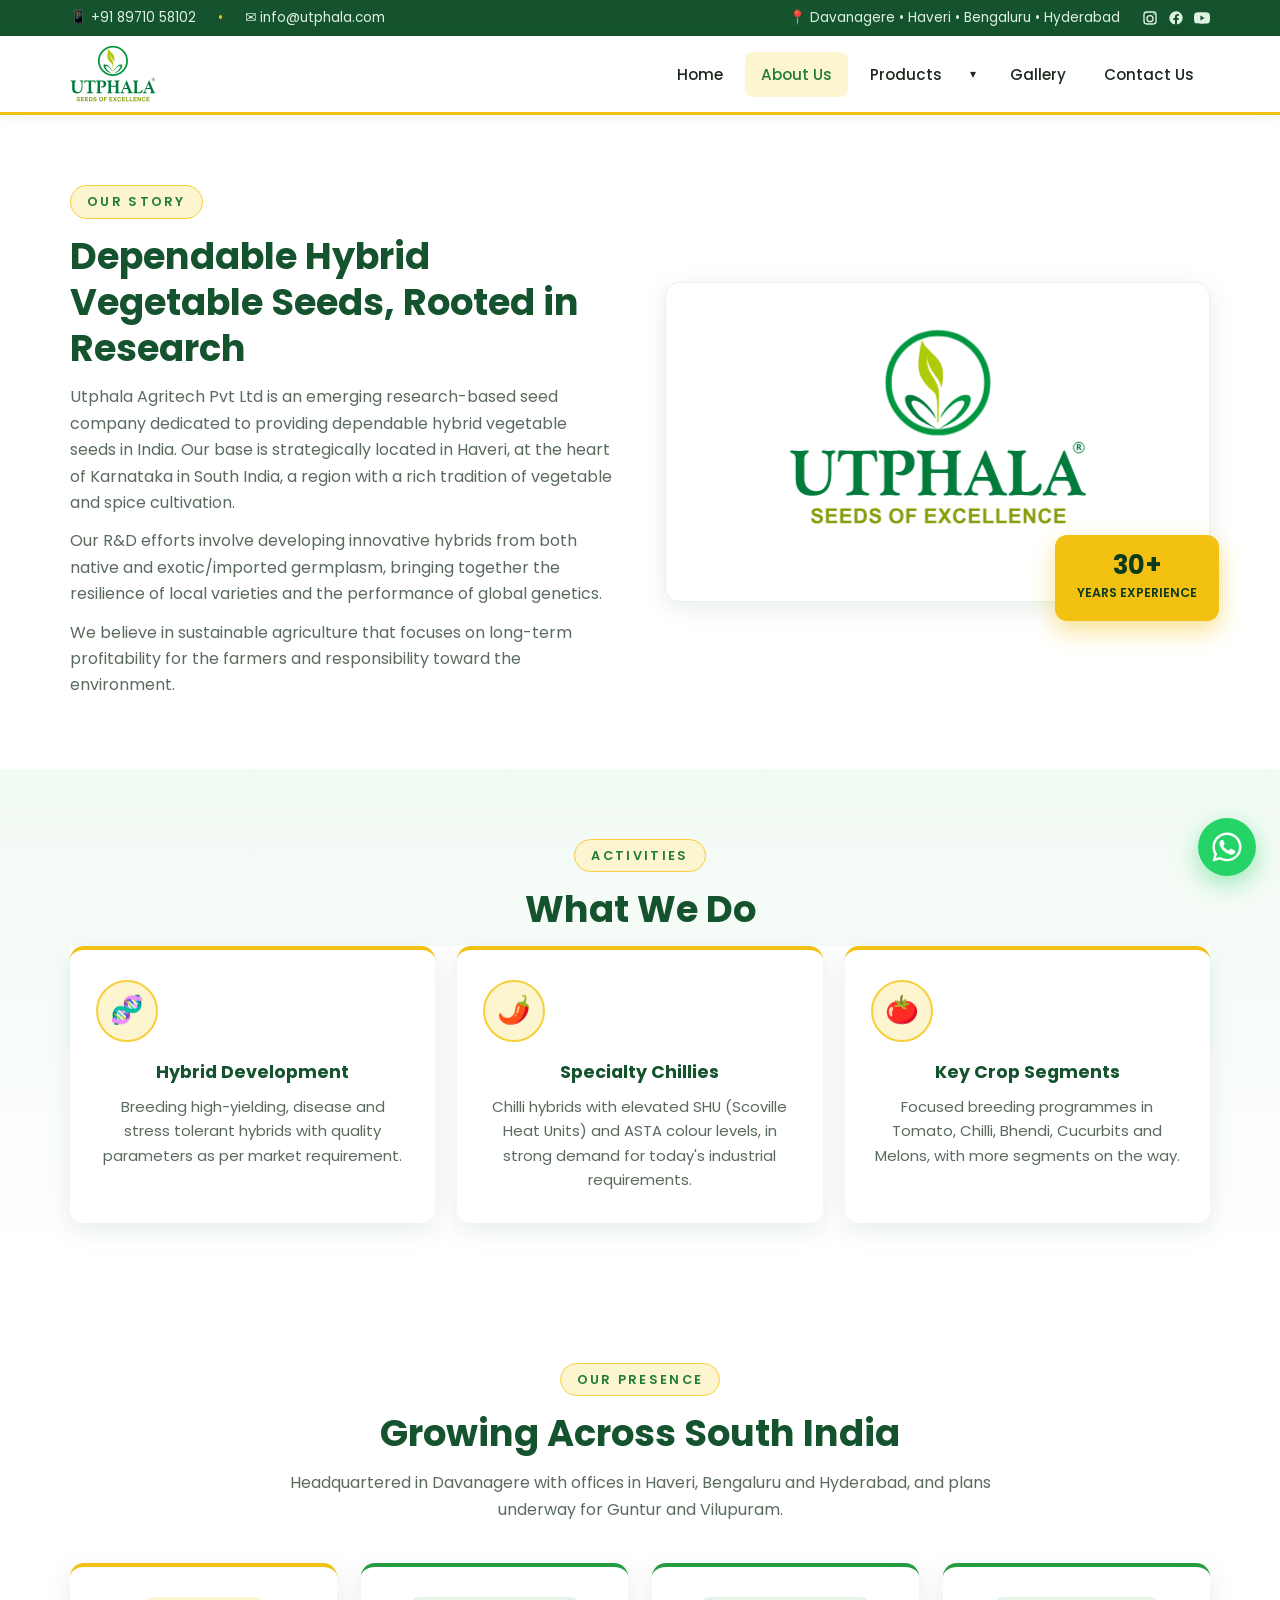
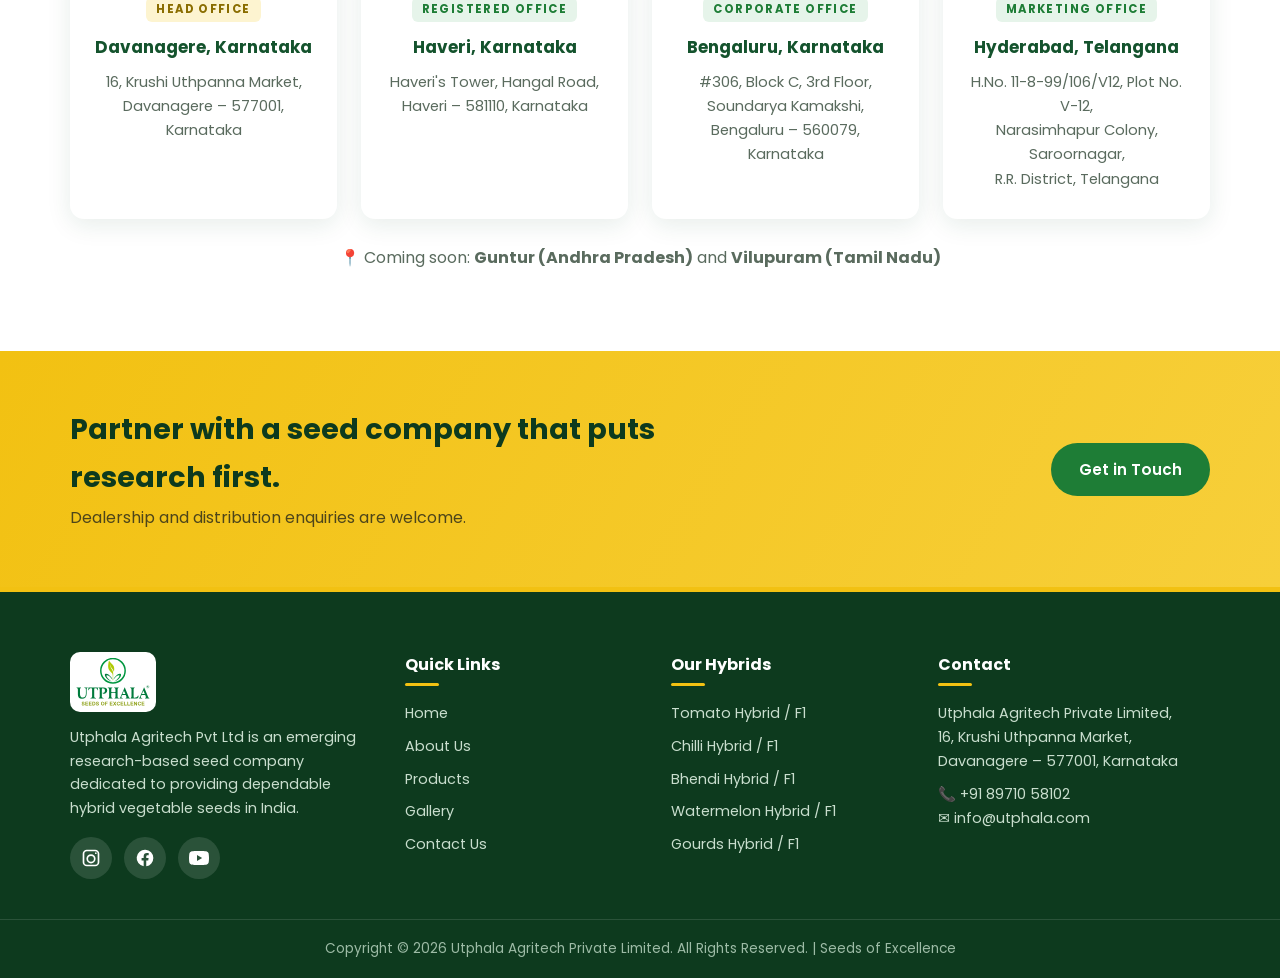
==== utphala.com/about.html @ 62402702 "Swap Sustainable Agriculture for Stringent Tests in the pillars The row is now Market Driven Researc" ====
<!DOCTYPE html>
<html lang="en">
<head>
  <meta charset="UTF-8">
  <meta name="viewport" content="width=device-width, initial-scale=1.0">
  <title>About Us | Utphala Agritech Pvt Ltd | Research-Based Hybrid Seed Company</title>
  <meta name="description" content="Utphala Agritech Pvt Ltd, head office in Davanagere, Karnataka. An emerging research-based seed company developing high-yield, disease-tolerant hybrid vegetable seeds from native and exotic germplasm.">
  <link rel="icon" type="image/png" href="images/logo.png">
  <link rel="preconnect" href="https://fonts.googleapis.com">
  <link rel="preconnect" href="https://fonts.gstatic.com" crossorigin>
  <link href="https://fonts.googleapis.com/css2?family=Poppins:wght@400;500;600;700&family=Nunito:wght@400;600;700&display=swap" rel="stylesheet">
  <link rel="stylesheet" href="site.css?v=20260808j">
</head>
<body>

  <!-- Top bar -->
  <div class="topbar">
    <div class="container">
      <div class="tb-left">
        <a href="https://wa.me/918971058102">📱 +91 89710 58102</a>
        <span class="dot">•</span>
        <a href="mailto:info@utphala.com">✉️ info@utphala.com</a>
      </div>
      <div class="tb-right">
        <span>📍 Davanagere • Haveri • Bengaluru • Hyderabad</span>
        <span class="tb-social">
          <a href="https://www.instagram.com/utphalaagri/" target="_blank" rel="noopener" aria-label="Instagram"><svg viewBox="0 0 24 24"><path d="M7 2h10a5 5 0 0 1 5 5v10a5 5 0 0 1-5 5H7a5 5 0 0 1-5-5V7a5 5 0 0 1 5-5zm0 2a3 3 0 0 0-3 3v10a3 3 0 0 0 3 3h10a3 3 0 0 0 3-3V7a3 3 0 0 0-3-3H7zm5 3.5a5.5 5.5 0 1 1 0 11 5.5 5.5 0 0 1 0-11zm0 2a3.5 3.5 0 1 0 0 7 3.5 3.5 0 0 0 0-7zM17.8 5.2a1 1 0 1 1 0 2 1 1 0 0 1 0-2z"/></svg></a>
          <a href="https://www.facebook.com/people/Utphala-Agritech-Private-Limited/61558693628421/" target="_blank" rel="noopener" aria-label="Facebook"><svg viewBox="0 0 24 24"><path d="M22 12a10 10 0 1 0-11.6 9.9v-7H7.9V12h2.5V9.8c0-2.5 1.5-3.9 3.8-3.9 1.1 0 2.2.2 2.2.2v2.5h-1.3c-1.2 0-1.6.8-1.6 1.6V12h2.8l-.4 2.9h-2.4v7A10 10 0 0 0 22 12z"/></svg></a>
          <a href="https://www.youtube.com/@UtphalaAgritech" target="_blank" rel="noopener" aria-label="YouTube"><svg viewBox="0 0 24 24"><path d="M23.5 6.2a3 3 0 0 0-2.1-2.1C19.5 3.5 12 3.5 12 3.5s-7.5 0-9.4.6A3 3 0 0 0 .5 6.2 31.3 31.3 0 0 0 0 12a31.3 31.3 0 0 0 .5 5.8 3 3 0 0 0 2.1 2.1c1.9.6 9.4.6 9.4.6s7.5 0 9.4-.6a3 3 0 0 0 2.1-2.1A31.3 31.3 0 0 0 24 12a31.3 31.3 0 0 0-.5-5.8zM9.6 15.6V8.4L15.8 12l-6.2 3.6z"/></svg></a>
        </span>
      </div>
    </div>
  </div>

  <!-- Header -->
  <header class="header">
    <div class="container">
      <a class="brand" href="index.html">
        <img src="images/logo.svg" alt="Utphala Agritech, Seeds of Excellence">
      </a>
      <nav class="nav">
        <ul>
          <li><a href="index.html">Home</a></li>
          <li><a href="about.html" class="active">About Us</a></li>
          <li class="has-dropdown">
            <a href="products.html">Products</a><button class="dd-toggle" type="button" aria-label="Show product categories" aria-expanded="false">▾</button>
            <div class="dropdown">
              <a href="products.html#tomato">Tomato Hybrid / F1</a>
              <a href="products.html#chilli">Chilli Hybrid / F1</a>
              <a href="products.html#bhendi">Bhendi Hybrid / F1</a>
              <a href="products.html#gourds">Gourds Hybrid / F1</a>
              <a href="products.html#cucumber">Cucumber Hybrid / F1</a>
              <a href="products.html#watermelon">Watermelon Hybrid / F1</a>
              <a href="products.html#muskmelon">Muskmelon Hybrid / F1</a>
              <a href="products.html#pumpkin">Pumpkin Hybrid / F1</a>
              <a href="products.html#beans">Beans</a>
              <a href="products.html#radish">Radish</a>
              <a href="products.html#flowers">Flowers Hybrid / F1</a>
            </div>
          </li>
          <li><a href="gallery.html">Gallery</a></li>
          <li><a href="contact.html">Contact Us</a></li>
        </ul>
      </nav>
      <button class="nav-toggle" aria-label="Menu"><span></span><span></span><span></span></button>
    </div>
  </header>

  <h1 class="sr-only">About Utphala Agritech</h1>

  <!-- Who we are -->
  <section>
    <div class="container split">
      <div class="reveal">
        <span class="kicker">Our Story</span>
        <h2 class="section-title">Dependable Hybrid Vegetable Seeds, Rooted in Research</h2>
        <p>Utphala Agritech Pvt Ltd is an emerging research-based seed company dedicated to providing dependable hybrid vegetable seeds in India. Our base is strategically located in Haveri, at the heart of Karnataka in South India, a region with a rich tradition of vegetable and spice cultivation.</p>
        <p style="margin-top:12px">Our R&amp;D efforts involve developing innovative hybrids from both native and exotic/imported germplasm, bringing together the resilience of local varieties and the performance of global genetics.</p>
        <p style="margin-top:12px">We believe in sustainable agriculture that focuses on long-term profitability for the farmers and responsibility toward the environment.</p>
      </div>
      <div class="img-stack logo-panel reveal">
        <svg class="logo-anim" viewBox="0 0 169.573 109.976" role="img" aria-label="Utphala Agritech, Seeds of Excellence">
          <defs><clipPath id="uGrow" clipPathUnits="userSpaceOnUse"><rect class="la-clip" x="44" y="0" width="82" height="55.77"/></clipPath></defs>
          <path d="M84.709 1.201C100.114 1.201 112.602 13.729 112.602 29.184C112.602 44.638 100.114 57.166 84.709 57.166C69.304 57.166 56.816 44.638 56.816 29.184C56.816 13.729 69.304 1.201 84.709 1.201" fill="#ffffff" fill-rule="evenodd"/>
          <path class="la-soil" d="M75.71 54.57 Q84.71 57.17 93.71 54.57"/>
          <g class="la-seed"><ellipse cx="84.71" cy="53.37" rx="4.2" ry="3"/></g>
          <path class="la-ringc" d="M84.709 1.2C100.115 1.2 112.603 13.728 112.603 29.183C112.603 44.637 100.115 57.165 84.709 57.165C69.305 57.165 56.816 44.637 56.816 29.183C56.816 13.728 69.305 1.2 84.709 1.2" fill="none" stroke="#00963f" stroke-width="3.42"/>
          <g class="la-sprout" clip-path="url(#uGrow)">
            <path d="M84.915 55.659C84.915 55.659 91.283 52.505 94.036 51.009C96.789 49.514 101.436 44.732 102.579 41.621C103.721 38.511 103.478 36.421 101.528 36.19C96.583 35.607 92.007 40.173 89.159 43.577C86.333 46.956 85.947 49.561 85.947 49.561C87.857 46.426 94.348 38.756 98.564 39.32C102.321 39.822 95.199 47.769 94.343 48.524C91.476 51.056 85.03 55.774 84.915 55.659" fill="#00963f" fill-rule="evenodd"/>
  <path d="M84.503 55.659C84.503 55.659 78.134 52.505 75.381 51.009C72.629 49.514 67.981 44.732 66.839 41.621C65.696 38.511 65.941 36.421 67.89 36.19C72.834 35.607 77.411 40.173 80.259 43.577C83.085 46.956 83.471 49.561 83.471 49.561C81.561 46.426 75.07 38.756 70.853 39.32C67.097 39.822 74.219 47.769 75.074 48.524C77.941 51.056 84.388 55.774 84.503 55.659" fill="#007b3c" fill-rule="evenodd"/>
  <path d="M84.293 51.678C84.293 51.678 84.471 42.64 84.204 40.045C83.936 37.45 83.457 35.431 82.598 34.676C72.761 26.037 72.851 21.502 74.481 10.873C75.016 7.383 75.908 4.877 75.908 4.877C75.908 4.877 75.997 6.935 78.584 9.709C84.062 15.583 88.329 17.665 87.593 26.533C87.325 29.754 86.701 32.349 86.701 32.349C86.701 32.349 86.344 29.396 84.204 26.443C82.062 23.49 80.011 21.253 79.03 17.226C78.049 13.199 78.584 13.647 78.584 13.647C78.584 13.647 78.227 16.779 78.941 19.642C80.647 26.489 85.786 27.918 85.363 37.27C85.153 41.92 85.096 51.499 85.096 51.499L84.293 51.678" fill="#afca06" fill-rule="evenodd"/>
          </g>
          <g class="la-word">
            <path d="M1.2 68.264C1.2 67.787 1.504 67.548 2.108 67.548C2.46 67.548 3.192 67.592 4.298 67.671C5.414 67.757 6.28 67.799 6.894 67.799C7.262 67.799 7.887 67.757 8.774 67.671C9.671 67.592 10.344 67.548 10.794 67.548C11.386 67.548 11.685 67.738 11.685 68.123C11.685 68.392 11.429 68.685 10.916 68.997C9.757 69.632 9.18 70.677 9.18 72.15L9.18 83.209C9.18 85.488 9.784 87.284 10.996 88.597C12.214 89.899 13.773 90.547 15.675 90.547C18.031 90.547 19.788 89.679 20.948 87.95C22.117 86.221 22.699 84.07 22.699 81.492L22.699 72.15C22.699 71.135 22.464 70.371 21.994 69.858C21.524 69.345 20.84 69.058 19.944 68.997C19.639 68.972 19.414 68.887 19.27 68.746C19.126 68.606 19.051 68.404 19.051 68.154C19.051 67.751 19.356 67.548 19.959 67.548C20.21 67.548 20.664 67.592 21.321 67.671C21.989 67.757 22.603 67.799 23.169 67.799C23.522 67.799 23.987 67.757 24.564 67.671C25.135 67.592 25.584 67.548 25.91 67.548C26.46 67.548 26.738 67.762 26.738 68.19C26.738 68.563 26.513 68.832 26.064 68.997C25.365 69.211 24.922 69.589 24.734 70.127C24.548 70.647 24.452 71.612 24.452 73.005L24.452 81.094C24.452 89.105 20.83 93.107 13.592 93.107C7.407 93.107 4.314 89.917 4.314 83.532L4.314 72.15C4.314 70.359 3.577 69.308 2.108 68.997C1.504 68.875 1.2 68.63 1.2 68.264M14.388 66.26L1.2 68.264M15.643 92.716L14.388 66.26M1.045 67.408L15.643 92.716M50.513 73.384C50.513 73.488 50.475 73.597 50.4 73.708C50.342 73.799 50.171 73.848 49.904 73.848C49.556 73.848 49.353 73.696 49.29 73.384C48.916 71.844 48.414 70.818 47.788 70.304C47.163 69.779 45.972 69.516 44.221 69.516C43.189 69.516 42.516 69.638 42.201 69.877C41.897 70.103 41.747 70.555 41.747 71.233L41.747 88.078C41.747 89.154 41.982 89.911 42.452 90.357C42.933 90.797 43.734 91.182 44.861 91.518C45.294 91.64 45.561 91.744 45.679 91.842C45.801 91.934 45.866 92.129 45.866 92.428C45.866 92.789 45.625 92.966 45.144 92.966C44.583 92.966 43.628 92.924 42.282 92.838C40.946 92.758 39.963 92.716 39.338 92.716C38.692 92.716 37.688 92.758 36.331 92.838C34.985 92.924 34.066 92.966 33.575 92.966C33.035 92.966 32.763 92.789 32.763 92.428C32.763 92.025 33.078 91.72 33.703 91.518C34.862 91.133 35.679 90.748 36.16 90.357C36.641 89.96 36.881 89.202 36.881 88.078L36.881 71.233C36.881 70.494 36.689 70.023 36.304 69.822C35.925 69.62 35.321 69.516 34.488 69.516C32.726 69.516 31.518 69.754 30.872 70.231C30.236 70.695 29.723 71.697 29.339 73.237C29.221 73.647 29.018 73.848 28.73 73.848C28.484 73.848 28.324 73.805 28.238 73.72C28.158 73.64 28.116 73.524 28.116 73.384C28.116 73.347 28.121 73.274 28.132 73.17C28.142 73.048 28.158 72.864 28.18 72.614L28.521 68.41C28.575 68.001 28.666 67.757 28.789 67.671C28.922 67.592 29.253 67.548 29.777 67.548C30.546 67.548 32.074 67.592 34.36 67.671C36.646 67.757 38.329 67.799 39.418 67.799C40.385 67.799 41.993 67.757 44.237 67.671C46.48 67.592 48.082 67.548 49.043 67.548C49.439 67.548 49.701 67.61 49.823 67.726C49.957 67.848 50.048 68.135 50.091 68.587L50.433 72.614C50.454 72.779 50.47 72.932 50.481 73.06C50.502 73.195 50.513 73.298 50.513 73.384M38.179 66.26L50.513 73.384M38.179 92.716L38.179 66.26M27.742 67.408L38.179 92.716M71.526 74.227C71.526 76.445 70.762 78.278 69.24 79.72C67.835 81.033 66.254 81.687 64.502 81.687C63.551 81.687 62.68 81.553 61.89 81.278C61.094 80.991 60.699 80.624 60.699 80.184C60.699 79.836 61.191 79.665 62.168 79.665C63.503 79.665 64.529 79.219 65.25 78.321C65.982 77.429 66.345 76.164 66.345 74.526C66.345 72.76 65.853 71.447 64.876 70.591C63.893 69.73 62.686 69.302 61.243 69.302C59.919 69.302 59.257 69.877 59.257 71.019L59.257 88.653C59.257 90.242 60.389 91.195 62.654 91.518C63.081 91.604 63.295 91.891 63.295 92.392C63.295 92.777 62.771 92.966 61.73 92.966C61.062 92.966 60.234 92.924 59.241 92.838C58.252 92.758 57.542 92.716 57.115 92.716C56.687 92.716 55.988 92.758 55.016 92.838C54.054 92.924 53.365 92.966 52.948 92.966C52.238 92.966 51.885 92.789 51.885 92.428C51.885 92.111 52.195 91.805 52.81 91.518C53.862 91.066 54.39 90.113 54.39 88.653L54.39 72.43C54.39 71.062 54.166 70.194 53.717 69.84C53.279 69.48 52.702 69.199 51.981 68.997C51.512 68.875 51.277 68.6 51.277 68.154C51.277 67.751 51.597 67.548 52.232 67.548C52.617 67.548 53.434 67.592 54.69 67.671C55.95 67.757 56.789 67.799 57.206 67.799C57.814 67.799 58.824 67.757 60.245 67.671C61.671 67.592 62.766 67.548 63.53 67.548C68.861 67.548 71.526 69.773 71.526 74.227M98.415 92.392C98.415 92.777 97.908 92.966 96.898 92.966C96.167 92.966 95.403 92.924 94.596 92.838C93.795 92.758 93.176 92.716 92.732 92.716C92.235 92.716 91.589 92.758 90.793 92.838C90.013 92.924 89.346 92.966 88.79 92.966C88.219 92.966 87.93 92.789 87.93 92.428C87.93 92.062 88.251 91.757 88.886 91.518C89.917 91.127 90.435 90.077 90.435 88.366L90.435 81.455C90.435 80.93 90.355 80.606 90.2 80.471C90.056 80.331 89.703 80.258 89.153 80.258L81.734 80.258C81.098 80.258 80.778 80.618 80.778 81.333L80.778 88.366C80.778 90.302 81.515 91.353 82.984 91.518C83.587 91.604 83.892 91.891 83.892 92.392C83.892 92.777 83.384 92.966 82.375 92.966C81.75 92.966 80.975 92.924 80.057 92.838C79.149 92.758 78.534 92.716 78.209 92.716C77.723 92.716 77.081 92.758 76.285 92.838C75.495 92.924 74.811 92.966 74.234 92.966C73.684 92.966 73.406 92.789 73.406 92.428C73.406 92.038 73.727 91.732 74.362 91.518C75.393 91.158 75.911 90.113 75.911 88.366L75.911 72.15C75.911 70.359 75.175 69.308 73.706 68.997C73.102 68.887 72.797 68.612 72.797 68.154C72.797 67.751 73.102 67.548 73.706 67.548C74.277 67.548 75.062 67.592 76.05 67.671C77.044 67.757 77.856 67.799 78.492 67.799C78.86 67.799 79.485 67.757 80.372 67.671C81.269 67.592 81.942 67.548 82.391 67.548C82.984 67.548 83.283 67.726 83.283 68.086C83.283 68.514 82.979 68.82 82.375 68.997C81.312 69.358 80.778 70.402 80.778 72.15L80.778 76.946C80.778 77.807 81.205 78.235 82.06 78.235L88.838 78.235C89.474 78.235 89.896 78.149 90.104 77.984C90.323 77.82 90.435 77.465 90.435 76.927L90.435 72.15C90.435 70.359 89.698 69.308 88.229 68.997C87.626 68.887 87.321 68.612 87.321 68.154C87.321 67.751 87.626 67.548 88.229 67.548C88.742 67.548 89.527 67.592 90.59 67.671C91.669 67.757 92.476 67.799 93.015 67.799C93.384 67.799 94.009 67.757 94.895 67.671C95.793 67.592 96.466 67.548 96.915 67.548C97.507 67.548 97.807 67.726 97.807 68.086C97.807 68.539 97.502 68.844 96.898 68.997C95.836 69.333 95.301 70.383 95.301 72.15L95.301 88.366C95.301 90.302 96.038 91.353 97.507 91.518C98.111 91.604 98.415 91.891 98.415 92.392M123.868 92.392C123.868 92.777 123.611 92.966 123.099 92.966C122.506 92.966 121.72 92.924 120.737 92.838C119.765 92.758 119.05 92.716 118.579 92.716C118.141 92.716 117.415 92.758 116.406 92.838C115.391 92.924 114.664 92.966 114.216 92.966C113.703 92.966 113.446 92.789 113.446 92.428C113.446 91.94 113.66 91.64 114.087 91.518C115.081 91.329 115.572 90.73 115.572 89.728C115.572 89.367 115.439 88.75 115.166 87.865C114.696 86.288 114.29 85.341 113.948 85.017C113.612 84.693 112.822 84.534 111.572 84.534L106.609 84.534C105.84 84.534 105.204 85.152 104.718 86.38C104.227 87.583 103.981 88.689 103.981 89.691C103.981 90.192 104.232 90.602 104.734 90.907C105.231 91.206 105.824 91.408 106.502 91.518C107.202 91.671 107.549 91.976 107.549 92.428C107.549 92.789 107.282 92.966 106.753 92.966C106.326 92.966 105.755 92.924 105.044 92.838C104.334 92.758 103.794 92.716 103.42 92.716C103.073 92.716 102.523 92.758 101.759 92.838C101.006 92.924 100.467 92.966 100.13 92.966C99.601 92.966 99.334 92.789 99.334 92.428C99.334 92.062 99.569 91.757 100.039 91.518C100.75 91.195 101.295 90.602 101.679 89.746L110.599 69.07C110.872 68.453 111.064 68.025 111.176 67.787C111.294 67.537 111.438 67.408 111.614 67.408C111.742 67.408 111.849 67.512 111.945 67.714C112.036 67.916 112.175 68.239 112.352 68.679L120.674 88.958C121.042 89.808 121.368 90.406 121.661 90.766C121.955 91.115 122.393 91.365 122.976 91.518C123.569 91.695 123.868 91.988 123.868 92.392M109.804 75.211C109.665 75.211 109.472 75.528 109.221 76.158L106.941 81.437C106.791 81.809 106.721 82.011 106.721 82.048C106.721 82.189 106.764 82.304 106.86 82.384C106.956 82.469 107.352 82.512 108.052 82.512L111.775 82.512C112.596 82.512 113.008 82.414 113.008 82.225C113.008 82.072 112.912 81.773 112.709 81.333L110.599 76.61C110.194 75.675 109.926 75.211 109.804 75.211M111.694 66.26L109.804 75.211M115.15 92.716L111.694 66.26M98.96 67.408L115.15 92.716M127.158 88.274L127.158 72.15C127.158 70.225 126.42 69.174 124.952 68.997C124.348 68.924 124.044 68.679 124.044 68.264C124.044 67.787 124.348 67.548 124.952 67.548C125.139 67.548 125.796 67.592 126.923 67.671C128.06 67.757 128.846 67.799 129.289 67.799C129.861 67.799 130.625 67.757 131.57 67.671C132.531 67.592 133.215 67.548 133.621 67.548C134.225 67.548 134.53 67.726 134.53 68.086C134.53 68.526 134.273 68.832 133.76 68.997C132.601 69.369 132.024 70.414 132.024 72.15L132.024 88.134C132.024 89.434 132.152 90.242 132.414 90.553C132.676 90.852 133.29 90.999 134.262 90.999C135.753 90.999 137.077 90.711 138.236 90.137C139.395 89.569 140.496 88.482 141.537 86.881C141.879 86.38 142.221 86.129 142.552 86.129C143.043 86.129 143.289 86.618 143.289 87.595C143.289 89.074 142.777 90.339 141.756 91.39C140.736 92.441 139.55 92.966 138.204 92.966C137.611 92.966 136.174 92.924 133.904 92.838C131.629 92.758 130.251 92.716 129.77 92.716C129.279 92.716 128.637 92.758 127.847 92.838C127.051 92.924 126.362 92.966 125.764 92.966C125.064 92.966 124.717 92.771 124.717 92.373C124.717 92.111 125.016 91.799 125.609 91.427C126.64 90.816 127.158 89.771 127.158 88.274M130.427 66.26L127.158 88.274M134.027 92.716L130.427 66.26M123.889 67.408L134.027 92.716M168.373 92.392C168.373 92.777 168.117 92.966 167.604 92.966C167.011 92.966 166.226 92.924 165.243 92.838C164.271 92.758 163.555 92.716 163.085 92.716C162.647 92.716 161.92 92.758 160.911 92.838C159.896 92.924 159.17 92.966 158.721 92.966C158.208 92.966 157.952 92.789 157.952 92.428C157.952 91.94 158.166 91.64 158.593 91.518C159.586 91.329 160.078 90.73 160.078 89.728C160.078 89.367 159.944 88.75 159.672 87.865C159.202 86.288 158.796 85.341 158.454 85.017C158.118 84.693 157.327 84.534 156.077 84.534L151.115 84.534C150.346 84.534 149.71 85.152 149.223 86.38C148.732 87.583 148.487 88.689 148.487 89.691C148.487 90.192 148.738 90.602 149.24 90.907C149.737 91.206 150.33 91.408 151.008 91.518C151.708 91.671 152.055 91.976 152.055 92.428C152.055 92.789 151.788 92.966 151.259 92.966C150.832 92.966 150.26 92.924 149.55 92.838C148.839 92.758 148.3 92.716 147.926 92.716C147.579 92.716 147.029 92.758 146.265 92.838C145.512 92.924 144.972 92.966 144.636 92.966C144.107 92.966 143.84 92.789 143.84 92.428C143.84 92.062 144.074 91.757 144.545 91.518C145.255 91.195 145.8 90.602 146.184 89.746L155.105 69.07C155.378 68.453 155.57 68.025 155.682 67.787C155.799 67.537 155.944 67.408 156.12 67.408C156.248 67.408 156.354 67.512 156.451 67.714C156.542 67.916 156.681 68.239 156.857 68.679L165.179 88.958C165.547 89.808 165.873 90.406 166.167 90.766C166.461 91.115 166.899 91.365 167.481 91.518C168.074 91.695 168.373 91.988 168.373 92.392M154.309 75.211C154.17 75.211 153.978 75.528 153.727 76.158L151.446 81.437C151.296 81.809 151.227 82.011 151.227 82.048C151.227 82.189 151.269 82.304 151.366 82.384C151.462 82.469 151.857 82.512 152.557 82.512L156.28 82.512C157.102 82.512 157.514 82.414 157.514 82.225C157.514 82.072 157.418 81.773 157.215 81.333L155.105 76.61C154.699 75.675 154.432 75.211 154.309 75.211M156.2 66.26L154.309 75.211M159.656 92.716L156.2 66.26M143.466 67.408L159.656 92.716L143.466 67.408" fill="#007b3c"/>
  <path d="M166.05 67.393L165.16 67.393L164.631 66.509C164.587 66.44 164.553 66.381 164.514 66.328C164.48 66.273 164.44 66.229 164.401 66.195C164.367 66.156 164.328 66.126 164.284 66.107C164.245 66.087 164.201 66.077 164.152 66.077L163.946 66.077L163.946 67.393L163.173 67.393L163.173 63.957L164.396 63.957C165.228 63.957 165.644 64.266 165.644 64.889C165.644 65.012 165.624 65.12 165.59 65.223C165.551 65.321 165.502 65.415 165.433 65.498C165.365 65.577 165.287 65.65 165.194 65.709C165.096 65.768 164.993 65.812 164.876 65.847L164.876 65.856C164.925 65.871 164.973 65.896 165.022 65.935C165.072 65.969 165.116 66.013 165.16 66.058C165.208 66.107 165.248 66.161 165.291 66.214C165.331 66.269 165.365 66.322 165.399 66.377L166.05 67.393M163.946 64.536L163.946 65.493L164.279 65.493C164.445 65.493 164.577 65.444 164.68 65.346C164.783 65.252 164.832 65.13 164.832 64.988C164.832 64.683 164.651 64.536 164.293 64.536L163.946 64.536" fill="#007b3c"/>
  <path d="M164.375 62.866C166.04 62.866 167.39 64.22 167.39 65.89C167.39 67.559 166.04 68.913 164.375 68.913C162.711 68.913 161.362 67.559 161.362 65.89C161.362 64.22 162.711 62.866 164.375 62.866" fill="none" stroke="#007b3c" stroke-width="0.54"/>
  <path d="M12.968 105.902L14.61 105.738C14.703 106.299 14.901 106.696 15.204 106.953C15.506 107.21 15.914 107.351 16.426 107.351C16.973 107.351 17.381 107.234 17.649 107C17.928 106.766 18.068 106.498 18.068 106.194C18.068 105.995 18.01 105.832 17.893 105.692C17.777 105.551 17.579 105.423 17.288 105.329C17.09 105.259 16.636 105.131 15.937 104.956C15.04 104.734 14.4 104.465 14.039 104.138C13.527 103.671 13.271 103.11 13.271 102.456C13.271 102.023 13.387 101.627 13.632 101.253C13.876 100.89 14.225 100.598 14.668 100.412C15.122 100.213 15.67 100.119 16.31 100.119C17.358 100.119 18.15 100.353 18.673 100.809C19.209 101.264 19.477 101.883 19.512 102.654L17.823 102.725C17.754 102.292 17.602 101.989 17.358 101.802C17.125 101.615 16.776 101.521 16.298 101.521C15.809 101.521 15.425 101.615 15.145 101.813C14.971 101.942 14.877 102.117 14.877 102.339C14.877 102.538 14.959 102.701 15.133 102.841C15.343 103.028 15.855 103.215 16.682 103.402C17.497 103.601 18.103 103.799 18.499 104.009C18.883 104.208 19.198 104.5 19.419 104.851C19.64 105.213 19.745 105.657 19.745 106.182C19.745 106.661 19.617 107.117 19.349 107.537C19.081 107.946 18.709 108.262 18.219 108.46C17.742 108.67 17.136 108.776 16.414 108.776C15.355 108.776 14.551 108.53 13.981 108.04C13.422 107.549 13.084 106.836 12.968 105.902" fill="#889c0b"/>
  <path d="M21.446 108.624L21.446 100.26L27.629 100.26L27.629 101.673L23.123 101.673L23.123 103.531L27.315 103.531L27.315 104.932L23.123 104.932L23.123 107.21L27.78 107.21L27.78 108.624L21.446 108.624" fill="#889c0b"/>
  <path d="M29.493 108.624L29.493 100.26L35.676 100.26L35.676 101.673L31.17 101.673L31.17 103.531L35.362 103.531L35.362 104.932L31.17 104.932L31.17 107.21L35.828 107.21L35.828 108.624L29.493 108.624" fill="#889c0b"/>
  <path d="M37.529 100.26L40.614 100.26C41.301 100.26 41.826 100.318 42.198 100.423C42.687 100.564 43.107 100.82 43.456 101.194C43.805 101.556 44.061 102.012 44.248 102.549C44.434 103.075 44.515 103.741 44.515 104.524C44.515 105.213 44.434 105.809 44.259 106.299C44.061 106.907 43.758 107.397 43.374 107.783C43.083 108.063 42.687 108.285 42.187 108.449C41.814 108.566 41.325 108.624 40.696 108.624L37.529 108.624L37.529 100.26M39.217 101.673L39.217 107.21L40.475 107.21C40.941 107.21 41.278 107.187 41.488 107.128C41.767 107.07 41.989 106.953 42.175 106.79C42.349 106.626 42.501 106.358 42.606 105.984C42.722 105.61 42.781 105.096 42.781 104.442C42.781 103.799 42.722 103.309 42.606 102.958C42.501 102.608 42.338 102.339 42.128 102.152C41.931 101.954 41.663 101.825 41.348 101.755C41.115 101.696 40.661 101.673 39.974 101.673L39.217 101.673" fill="#889c0b"/>
  <path d="M45.799 105.902L47.441 105.738C47.535 106.299 47.732 106.696 48.035 106.953C48.338 107.21 48.745 107.351 49.258 107.351C49.805 107.351 50.213 107.234 50.48 107C50.76 106.766 50.9 106.498 50.9 106.194C50.9 105.995 50.842 105.832 50.725 105.692C50.609 105.551 50.411 105.423 50.12 105.329C49.922 105.259 49.467 105.131 48.769 104.956C47.872 104.734 47.232 104.465 46.871 104.138C46.359 103.671 46.102 103.11 46.102 102.456C46.102 102.023 46.219 101.627 46.463 101.253C46.708 100.89 47.057 100.598 47.499 100.412C47.954 100.213 48.501 100.119 49.141 100.119C50.189 100.119 50.981 100.353 51.505 100.809C52.041 101.264 52.309 101.883 52.344 102.654L50.655 102.725C50.585 102.292 50.434 101.989 50.189 101.802C49.956 101.615 49.607 101.521 49.13 101.521C48.641 101.521 48.257 101.615 47.977 101.813C47.802 101.942 47.709 102.117 47.709 102.339C47.709 102.538 47.79 102.701 47.965 102.841C48.175 103.028 48.687 103.215 49.514 103.402C50.329 103.601 50.935 103.799 51.331 104.009C51.715 104.208 52.029 104.5 52.251 104.851C52.472 105.213 52.577 105.657 52.577 106.182C52.577 106.661 52.448 107.117 52.181 107.537C51.913 107.946 51.54 108.262 51.051 108.46C50.574 108.67 49.968 108.776 49.246 108.776C48.187 108.776 47.383 108.53 46.812 108.04C46.254 107.549 45.916 106.836 45.799 105.902" fill="#889c0b"/>
  <path d="M57.175 104.488C57.175 103.636 57.291 102.923 57.548 102.351C57.745 101.919 58.002 101.545 58.328 101.206C58.654 100.867 59.015 100.61 59.399 100.447C59.923 100.225 60.517 100.119 61.204 100.119C62.427 100.119 63.416 100.505 64.15 101.264C64.883 102.023 65.256 103.086 65.256 104.453C65.256 105.809 64.883 106.86 64.161 107.619C63.428 108.378 62.45 108.764 61.227 108.764C59.981 108.764 59.003 108.39 58.269 107.631C57.536 106.872 57.175 105.82 57.175 104.488M58.898 104.442C58.898 105.388 59.12 106.1 59.562 106.591C59.993 107.082 60.552 107.327 61.216 107.327C61.891 107.327 62.438 107.082 62.869 106.591C63.3 106.112 63.51 105.388 63.51 104.418C63.51 103.461 63.3 102.736 62.892 102.269C62.473 101.802 61.914 101.556 61.216 101.556C60.529 101.556 59.97 101.802 59.539 102.281C59.12 102.76 58.898 103.472 58.898 104.442" fill="#889c0b"/>
  <path d="M66.862 108.624L66.862 100.26L72.58 100.26L72.58 101.673L68.539 101.673L68.539 103.659L72.021 103.659L72.021 105.073L68.539 105.073L68.539 108.624L66.862 108.624" fill="#889c0b"/>
  <path d="M77.48 108.624L77.48 100.26L83.663 100.26L83.663 101.673L79.156 101.673L79.156 103.531L83.348 103.531L83.348 104.932L79.156 104.932L79.156 107.21L83.814 107.21L83.814 108.624L77.48 108.624" fill="#889c0b"/>
  <path d="M84.677 108.624L87.53 104.255L84.944 100.26L86.913 100.26L88.589 102.946L90.219 100.26L92.176 100.26L89.579 104.325L92.432 108.624L90.394 108.624L88.554 105.727L86.691 108.624L84.677 108.624" fill="#889c0b"/>
  <path d="M98.907 105.551L100.537 106.065C100.281 106.977 99.874 107.654 99.291 108.098C98.709 108.542 97.964 108.764 97.079 108.764C95.973 108.764 95.053 108.39 94.342 107.631C93.632 106.872 93.271 105.832 93.271 104.512C93.271 103.122 93.632 102.047 94.354 101.276C95.064 100.505 96.008 100.119 97.172 100.119C98.197 100.119 99.024 100.423 99.664 101.031C100.037 101.381 100.328 101.895 100.514 102.561L98.849 102.97C98.756 102.526 98.546 102.187 98.232 101.942C97.917 101.685 97.533 101.556 97.09 101.556C96.473 101.556 95.973 101.778 95.588 102.234C95.204 102.678 95.006 103.39 95.006 104.395C95.006 105.446 95.204 106.206 95.577 106.65C95.961 107.093 96.45 107.327 97.056 107.327C97.51 107.327 97.894 107.175 98.208 106.895C98.534 106.614 98.767 106.159 98.907 105.551" fill="#889c0b"/>
  <path d="M102.264 108.624L102.264 100.26L108.447 100.26L108.447 101.673L103.94 101.673L103.94 103.531L108.132 103.531L108.132 104.932L103.94 104.932L103.94 107.21L108.598 107.21L108.598 108.624L102.264 108.624" fill="#889c0b"/>
  <path d="M110.357 108.624L110.357 100.33L112.034 100.33L112.034 107.21L116.226 107.21L116.226 108.624L110.357 108.624" fill="#889c0b"/>
  <path d="M117.751 108.624L117.751 100.33L119.427 100.33L119.427 107.21L123.62 107.21L123.62 108.624L117.751 108.624" fill="#889c0b"/>
  <path d="M125.098 108.624L125.098 100.26L131.281 100.26L131.281 101.673L126.774 101.673L126.774 103.531L130.966 103.531L130.966 104.932L126.774 104.932L126.774 107.21L131.432 107.21L131.432 108.624L125.098 108.624" fill="#889c0b"/>
  <path d="M133.157 108.624L133.157 100.26L134.798 100.26L138.21 105.843L138.21 100.26L139.77 100.26L139.77 108.624L138.082 108.624L134.729 103.168L134.729 108.624L133.157 108.624" fill="#889c0b"/>
  <path d="M147.168 105.551L148.798 106.065C148.542 106.977 148.135 107.654 147.552 108.098C146.97 108.542 146.225 108.764 145.34 108.764C144.233 108.764 143.314 108.39 142.603 107.631C141.893 106.872 141.532 105.832 141.532 104.512C141.532 103.122 141.893 102.047 142.615 101.276C143.325 100.505 144.269 100.119 145.433 100.119C146.457 100.119 147.284 100.423 147.925 101.031C148.297 101.381 148.589 101.895 148.775 102.561L147.11 102.97C147.016 102.526 146.807 102.187 146.492 101.942C146.178 101.685 145.794 101.556 145.351 101.556C144.734 101.556 144.233 101.778 143.849 102.234C143.465 102.678 143.267 103.39 143.267 104.395C143.267 105.446 143.465 106.206 143.838 106.65C144.222 107.093 144.711 107.327 145.316 107.327C145.771 107.327 146.155 107.175 146.469 106.895C146.795 106.614 147.028 106.159 147.168 105.551" fill="#889c0b"/>
  <path d="M150.524 108.624L150.524 100.26L156.708 100.26L156.708 101.673L152.201 101.673L152.201 103.531L156.393 103.531L156.393 104.932L152.201 104.932L152.201 107.21L156.859 107.21L156.859 108.624L150.524 108.624" fill="#889c0b"/>
          </g>
        </svg>
        <div class="badge"><span class="num">30+</span><span class="lbl">YEARS EXPERIENCE</span></div>
      </div>
    </div>
  </section>

  <!-- Activities -->
  <section class="bg-soft">
    <div class="container center">
      <span class="kicker">Activities</span>
      <h2 class="section-title">What We Do</h2>
      <div class="features" style="margin-top:10px; padding:0">
        <div class="grid">
          <div class="feature-card reveal">
            <div class="icon">🧬</div>
            <h3>Hybrid Development</h3>
            <p>Breeding high-yielding, disease and stress tolerant hybrids with quality parameters as per market requirement.</p>
          </div>
          <div class="feature-card reveal">
            <div class="icon">🌶️</div>
            <h3>Specialty Chillies</h3>
            <p>Chilli hybrids with elevated SHU (Scoville Heat Units) and ASTA colour levels, in strong demand for today's industrial requirements.</p>
          </div>
          <div class="feature-card reveal">
            <div class="icon">🍅</div>
            <h3>Key Crop Segments</h3>
            <p>Focused breeding programmes in Tomato, Chilli, Bhendi, Cucurbits and Melons, with more segments on the way.</p>
          </div>
        </div>
      </div>
    </div>
  </section>

  <!-- Presence -->
  <section>
    <div class="container center">
      <span class="kicker">Our Presence</span>
      <h2 class="section-title">Growing Across South India</h2>
      <p class="section-sub">Headquartered in Davanagere with offices in Haveri, Bengaluru and Hyderabad, and plans underway for Guntur and Vilupuram.</p>
      <div class="office-grid">
        <div class="office-card hq reveal">
          <span class="oc-label">Head Office</span>
          <h3>Davanagere, Karnataka</h3>
          <p>16, Krushi Uthpanna Market,<br>Davanagere – 577001, Karnataka</p>
        </div>
        <div class="office-card reveal">
          <span class="oc-label">Registered Office</span>
          <h3>Haveri, Karnataka</h3>
          <p>Haveri's Tower, Hangal Road,<br>Haveri – 581110, Karnataka</p>
        </div>
        <div class="office-card reveal">
          <span class="oc-label">Corporate Office</span>
          <h3>Bengaluru, Karnataka</h3>
          <p>#306, Block C, 3rd Floor,<br>Soundarya Kamakshi,<br>Bengaluru – 560079, Karnataka</p>
        </div>
        <div class="office-card reveal">
          <span class="oc-label">Marketing Office</span>
          <h3>Hyderabad, Telangana</h3>
          <p>H.No. 11-8-99/106/V12, Plot No. V-12,<br>Narasimhapur Colony, Saroornagar,<br>R.R. District, Telangana</p>
        </div>
      </div>
      <p class="section-sub" style="margin-top:26px">📍 Coming soon: <strong>Guntur (Andhra Pradesh)</strong> and <strong>Vilupuram (Tamil Nadu)</strong></p>
    </div>
  </section>

  <!-- CTA band -->
  <div class="cta-band">
    <div class="container">
      <div>
        <h2>Partner with a seed company that puts research first.</h2>
        <p>Dealership and distribution enquiries are welcome.</p>
      </div>
      <a href="contact.html" class="btn btn-green">Get in Touch</a>
    </div>
  </div>

  <!-- Footer -->
  <footer class="footer">
    <div class="container cols">
      <div class="f-brand">
        <img src="images/logo.svg" alt="Utphala Agritech logo">
        <p>Utphala Agritech Pvt Ltd is an emerging research-based seed company dedicated to providing dependable hybrid vegetable seeds in India.</p>
        <div class="social-row">
          <a href="https://www.instagram.com/utphalaagri/" target="_blank" rel="noopener" aria-label="Instagram"><svg viewBox="0 0 24 24"><path d="M7 2h10a5 5 0 0 1 5 5v10a5 5 0 0 1-5 5H7a5 5 0 0 1-5-5V7a5 5 0 0 1 5-5zm0 2a3 3 0 0 0-3 3v10a3 3 0 0 0 3 3h10a3 3 0 0 0 3-3V7a3 3 0 0 0-3-3H7zm5 3.5a5.5 5.5 0 1 1 0 11 5.5 5.5 0 0 1 0-11zm0 2a3.5 3.5 0 1 0 0 7 3.5 3.5 0 0 0 0-7zM17.8 5.2a1 1 0 1 1 0 2 1 1 0 0 1 0-2z"/></svg></a>
          <a href="https://www.facebook.com/people/Utphala-Agritech-Private-Limited/61558693628421/" target="_blank" rel="noopener" aria-label="Facebook"><svg viewBox="0 0 24 24"><path d="M22 12a10 10 0 1 0-11.6 9.9v-7H7.9V12h2.5V9.8c0-2.5 1.5-3.9 3.8-3.9 1.1 0 2.2.2 2.2.2v2.5h-1.3c-1.2 0-1.6.8-1.6 1.6V12h2.8l-.4 2.9h-2.4v7A10 10 0 0 0 22 12z"/></svg></a>
          <a href="https://www.youtube.com/@UtphalaAgritech" target="_blank" rel="noopener" aria-label="YouTube"><svg viewBox="0 0 24 24"><path d="M23.5 6.2a3 3 0 0 0-2.1-2.1C19.5 3.5 12 3.5 12 3.5s-7.5 0-9.4.6A3 3 0 0 0 .5 6.2 31.3 31.3 0 0 0 0 12a31.3 31.3 0 0 0 .5 5.8 3 3 0 0 0 2.1 2.1c1.9.6 9.4.6 9.4.6s7.5 0 9.4-.6a3 3 0 0 0 2.1-2.1A31.3 31.3 0 0 0 24 12a31.3 31.3 0 0 0-.5-5.8zM9.6 15.6V8.4L15.8 12l-6.2 3.6z"/></svg></a>
        </div>
      </div>
      <div class="f-links">
        <h4>Quick Links</h4>
        <ul>
          <li><a href="index.html">Home</a></li>
          <li><a href="about.html">About Us</a></li>
          <li><a href="products.html">Products</a></li>
          <li><a href="gallery.html">Gallery</a></li>
          <li><a href="contact.html">Contact Us</a></li>
        </ul>
      </div>
      <div class="f-hybrids">
        <h4>Our Hybrids</h4>
        <ul>
          <li><a href="products.html#tomato">Tomato Hybrid / F1</a></li>
          <li><a href="products.html#chilli">Chilli Hybrid / F1</a></li>
          <li><a href="products.html#bhendi">Bhendi Hybrid / F1</a></li>
          <li><a href="products.html#watermelon">Watermelon Hybrid / F1</a></li>
          <li><a href="products.html#gourds">Gourds Hybrid / F1</a></li>
        </ul>
      </div>
      <div class="f-contact">
        <h4>Contact</h4>
        <p>Utphala Agritech Private Limited,<br>16, Krushi Uthpanna Market,<br>Davanagere – 577001, Karnataka</p>
        <p style="margin-top:10px">
          <a href="tel:+918971058102">📞 +91 89710 58102</a><br>
          <a href="mailto:info@utphala.com">✉️ info@utphala.com</a>
        </p>
      </div>
    </div>
    <div class="bottom">
      Copyright © 2026 Utphala Agritech Private Limited. All Rights Reserved. | Seeds of Excellence
    </div>
  </footer>

  <!-- WhatsApp float -->
  <a class="wa-float" href="https://wa.me/918971058102" aria-label="Chat on WhatsApp" target="_blank" rel="noopener">
    <svg viewBox="0 0 32 32"><path d="M16 .5C7.4.5.5 7.4.5 16c0 2.7.7 5.4 2 7.7L.5 31.5l8-2.1c2.3 1.2 4.8 1.9 7.5 1.9 8.6 0 15.5-6.9 15.5-15.5S24.6.5 16 .5zm0 28.2c-2.4 0-4.7-.6-6.7-1.8l-.5-.3-4.7 1.2 1.3-4.6-.3-.5c-1.3-2-2-4.4-2-6.8C3.1 8.9 8.9 3.1 16 3.1S28.9 8.9 28.9 16 23.1 28.7 16 28.7zm7.1-9.6c-.4-.2-2.3-1.1-2.6-1.3-.4-.1-.6-.2-.9.2-.3.4-1 1.3-1.3 1.5-.2.3-.5.3-.9.1-.4-.2-1.6-.6-3.1-1.9-1.1-1-1.9-2.3-2.1-2.6-.2-.4 0-.6.2-.8.2-.2.4-.5.6-.7.2-.2.3-.4.4-.7.1-.3.1-.5 0-.7-.1-.2-.9-2.1-1.2-2.9-.3-.8-.6-.7-.9-.7h-.8c-.3 0-.7.1-1.1.5-.4.4-1.4 1.4-1.4 3.4s1.5 3.9 1.7 4.2c.2.3 2.9 4.5 7.1 6.3 1 .4 1.8.7 2.4.9 1 .3 1.9.3 2.6.2.8-.1 2.3-1 2.7-1.9.3-.9.3-1.7.2-1.9-.1-.2-.4-.3-.8-.5z"/></svg>
  </a>

  <script src="site.js?v=20260808j"></script>
</body>
</html>
---- utphala.com/site.css ----
/* ============================================================
   UTPHALA AGRITECH — Seeds of Excellence
   Theme: Yellow / White / Green
   ============================================================ */

:root {
  --green-950: #0d3a1e;
  --green-900: #14532d;
  --green-700: #1e7d36;
  --green-600: #259b42;
  --green-100: #e6f4ea;
  --green-50:  #f2faf4;
  --yellow-500: #f2c112;
  --yellow-400: #f7cf3a;
  --yellow-100: #fdf4d0;
  --yellow-50:  #fefae8;
  --ink:       #1d2a20;
  --muted:     #5a6b5e;
  --white:     #ffffff;
  --shadow:    0 6px 24px rgba(20, 83, 45, .10);
  --radius:    14px;
  --maxw:      1180px;
}

* { margin: 0; padding: 0; box-sizing: border-box; }

html { scroll-behavior: smooth; }

body {
  font-family: 'Poppins', 'Segoe UI', system-ui, -apple-system, sans-serif;
  color: var(--ink);
  background: var(--white);
  line-height: 1.65;
  overflow-x: hidden;
}

img { max-width: 100%; display: block; }
a { text-decoration: none; color: inherit; }
ul { list-style: none; }

.container { max-width: var(--maxw); margin: 0 auto; padding: 0 20px; }

section { padding: 70px 0; }

/* ---------- Section headings ---------- */
.kicker {
  display: inline-block;
  font-size: .8rem;
  font-weight: 600;
  letter-spacing: .18em;
  text-transform: uppercase;
  color: var(--green-700);
  background: var(--yellow-100);
  border: 1px solid var(--yellow-400);
  border-radius: 999px;
  padding: 5px 16px;
  margin-bottom: 14px;
}
.section-title {
  font-size: clamp(1.6rem, 3.2vw, 2.3rem);
  font-weight: 700;
  color: var(--green-900);
  line-height: 1.25;
  margin-bottom: 14px;
}
.section-sub {
  color: var(--muted);
  max-width: 720px;
  margin: 0 auto;
}
.center { text-align: center; }
.center .section-sub { margin-bottom: 10px; }

/* ---------- Top bar ---------- */
.topbar {
  background: var(--green-900);
  color: #dff0e3;
  font-size: .85rem;
  padding: 7px 0;
}
.topbar .container {
  display: flex;
  justify-content: space-between;
  align-items: center;
  gap: 12px;
  flex-wrap: wrap;
}
.topbar a { color: #dff0e3; display: inline-flex; align-items: center; gap: 7px; }
.topbar a:hover { color: var(--yellow-400); }
.topbar .tb-left, .topbar .tb-right { display: flex; gap: 22px; align-items: center; flex-wrap: wrap; }
.topbar .dot { color: var(--yellow-500); }

/* ---------- Header / Nav ---------- */
.header {
  background: var(--white);
  position: sticky;
  top: 0;
  z-index: 1000;
  box-shadow: 0 2px 14px rgba(20, 83, 45, .08);
  border-bottom: 3px solid var(--yellow-500);
}
.header .container {
  display: flex;
  align-items: center;
  justify-content: space-between;
  min-height: 76px;
  gap: 16px;
}
.brand { display: flex; align-items: center; gap: 12px; }
.brand img { height: 56px; width: auto; }

.nav { margin-left: auto; }
.nav ul { display: flex; gap: 6px; align-items: center; }
.nav a {
  display: block;
  padding: 10px 16px;
  font-weight: 500;
  font-size: .95rem;
  color: var(--ink);
  border-radius: 8px;
  transition: all .2s;
}
.nav a:hover, .nav a.active { color: var(--green-700); background: var(--yellow-100); }

.nav .has-dropdown { position: relative; display: flex; align-items: center; }
/* the arrow is its own control, so tapping "Products" can navigate */
.nav .dd-toggle {
  background: none;
  border: none;
  cursor: pointer;
  color: inherit;
  font: inherit;
  font-size: .75rem;
  line-height: 1;
  padding: 12px 12px;
  border-radius: 8px;
}
.nav .dd-toggle:hover { color: var(--green-700); }
.nav .dropdown {
  position: absolute;
  top: 100%;
  left: 0;
  background: var(--white);
  min-width: 220px;
  border-radius: 10px;
  box-shadow: 0 12px 30px rgba(20, 83, 45, .18);
  border-top: 3px solid var(--yellow-500);
  padding: 8px;
  display: none;
  flex-direction: column;
  gap: 0;
}
@media (min-width: 821px) {
  .nav .has-dropdown:hover .dropdown,
  .nav .has-dropdown:focus-within .dropdown { display: flex; }
}
.nav .dropdown a { padding: 9px 14px; font-size: .9rem; border-radius: 7px; font-family: 'Nunito', 'Segoe UI', sans-serif; }

.btn {
  display: inline-block;
  padding: 12px 26px;
  border-radius: 999px;
  font-weight: 600;
  font-size: .95rem;
  transition: all .25s;
  border: 2px solid transparent;
  cursor: pointer;
}
.btn-yellow {
  background: var(--yellow-500);
  color: var(--green-950);
}
.btn-yellow:hover { background: var(--yellow-400); transform: translateY(-2px); box-shadow: 0 8px 18px rgba(242, 193, 18, .4); }
.btn-green { background: var(--green-700); color: #fff; }
.btn-green:hover { background: var(--green-600); transform: translateY(-2px); }
.btn-outline {
  background: transparent;
  color: #fff;
  border-color: #fff;
}
.btn-outline:hover { background: #fff; color: var(--green-900); }
.header .btn { padding: 10px 22px; }

.nav-toggle {
  display: none;
  background: none;
  border: none;
  cursor: pointer;
  padding: 8px;
}
.nav-toggle span {
  display: block;
  width: 26px;
  height: 3px;
  background: var(--green-900);
  margin: 5px 0;
  border-radius: 2px;
  transition: all .3s;
}

/* ---------- Hero slider ---------- */
.hero {
  position: relative;
  min-height: 560px;
  overflow: hidden;
  padding: 0;
  background: var(--green-950);
}
.hero .slide {
  position: absolute;
  inset: 0;
  opacity: 0;
  transition: opacity 1s ease;
  background-size: cover;
  background-position: center;
}
.hero .slide.active { opacity: 1; }
.hero .slide::after {
  content: "";
  position: absolute;
  inset: 0;
  background: linear-gradient(90deg, rgba(13, 58, 30, .88) 0%, rgba(13, 58, 30, .55) 50%, rgba(13, 58, 30, .25) 100%);
}
.hero .hero-content {
  position: relative;
  z-index: 2;
  max-width: var(--maxw);
  margin: 0 auto;
  padding: 120px 20px;
  color: #fff;
}
.hero .hero-tag {
  display: inline-block;
  background: var(--yellow-500);
  color: var(--green-950);
  font-weight: 600;
  font-size: .8rem;
  letter-spacing: .14em;
  text-transform: uppercase;
  padding: 6px 18px;
  border-radius: 999px;
  margin-bottom: 20px;
}
.hero h1 {
  font-size: clamp(1.9rem, 4.5vw, 3.2rem);
  font-weight: 700;
  line-height: 1.2;
  max-width: 640px;
  margin-bottom: 18px;
}
.hero h1 .hl { color: var(--yellow-400); }
.hero p { max-width: 560px; font-size: 1.05rem; color: #e8f3ea; margin-bottom: 30px; }
.hero .hero-btns { display: flex; gap: 14px; flex-wrap: wrap; }

.hero .hero-dots {
  position: absolute;
  bottom: 26px;
  left: 50%;
  transform: translateX(-50%);
  display: flex;
  gap: 10px;
  z-index: 3;
}
.hero .hero-dots button {
  width: 12px;
  height: 12px;
  border-radius: 50%;
  border: 2px solid var(--yellow-400);
  background: transparent;
  cursor: pointer;
  transition: background .3s;
}
.hero .hero-dots button.active { background: var(--yellow-400); }

/* ---------- Feature cards ---------- */
.features { background: var(--white); padding-top: 0; margin-top: -95px; position: relative; z-index: 5; padding-bottom: 0; }
.features .grid {
  display: grid;
  grid-template-columns: repeat(3, 1fr);
  gap: 22px;
}
.feature-card {
  background: var(--white);
  border-radius: var(--radius);
  box-shadow: var(--shadow);
  border-top: 4px solid var(--yellow-500);
  padding: 30px 26px;
  transition: transform .25s;
}
.feature-card:hover { transform: translateY(-6px); }
.feature-card .icon {
  width: 62px;
  height: 62px;
  border-radius: 50%;
  background: var(--yellow-100);
  border: 2px solid var(--yellow-400);
  display: flex;
  align-items: center;
  justify-content: center;
  font-size: 1.7rem;
  margin-bottom: 16px;
}
.feature-card h3 { color: var(--green-900); font-size: 1.1rem; margin-bottom: 8px; }
.feature-card p { color: var(--muted); font-size: .93rem; }

/* ---------- Five pillars (home) ----------
   Headings only, read left to right as the value chain: research ->
   production -> processing -> support -> sustainability. The connector
   line draws across, then each pillar rises in turn. */
.pillars { padding: 0; position: relative; z-index: 5; margin-top: -66px; }
.pillar-track {
  position: relative;
  background: var(--white);
  border-radius: var(--radius);
  box-shadow: var(--shadow);
  border-top: 4px solid var(--yellow-500);
  padding: 40px 26px 34px;
  display: grid;
  grid-template-columns: repeat(5, 1fr);
  gap: 18px;
}
/* the shared .reveal drives the timing here, but the block itself should
   not move: only the line and the pillars inside animate */
.pillar-track.reveal { opacity: 1; transform: none; transition: none; }

.pillar-line {
  position: absolute;
  left: 11.3%;
  right: 11.3%;
  top: 71px;
  height: 2px;
  background: linear-gradient(90deg, var(--yellow-400), var(--green-600));
  transform: scaleX(0);
  transform-origin: left center;
  transition: transform 1.1s cubic-bezier(.22, 1, .36, 1) .15s;
}
.pillar-track.visible .pillar-line { transform: scaleX(1); }

.pillar { position: relative; text-align: center; }
.p-icon {
  width: 62px;
  height: 62px;
  margin: 0 auto 14px;
  border-radius: 50%;
  background: var(--yellow-100);
  border: 2px solid var(--yellow-400);
  display: flex;
  align-items: center;
  justify-content: center;
  color: var(--green-700);
  transition: background .28s, border-color .28s, color .28s, transform .28s;
}
.p-icon svg {
  width: 28px;
  height: 28px;
  fill: none;
  stroke: currentColor;
  stroke-width: 1.7;
  stroke-linecap: round;
  stroke-linejoin: round;
}
.pillar h3 {
  font-size: .97rem;
  font-weight: 600;
  color: var(--green-900);
  line-height: 1.35;
  transition: color .28s;
}
.pillar:hover .p-icon {
  background: var(--green-700);
  border-color: var(--green-700);
  color: #fff;
  transform: translateY(-6px) scale(1.06);
}
.pillar:hover h3 { color: var(--green-600); }

.pillar-track.visible .pillar {
  animation: pillar-in .62s cubic-bezier(.22, 1, .36, 1) calc(var(--i) * 110ms) both;
}
/* `backwards` (not `both`) so the icon stays hidden until its turn but
   releases the transform afterwards, leaving hover free to take over */
.pillar-track.visible .p-icon {
  animation: pillar-pop .55s cubic-bezier(.34, 1.56, .64, 1) calc(var(--i) * 110ms + 70ms) backwards;
}
@keyframes pillar-in {
  from { opacity: 0; transform: translateY(18px); }
  to   { opacity: 1; transform: none; }
}
@keyframes pillar-pop {
  from { transform: scale(.35); }
  to   { transform: scale(1); }
}
@media (prefers-reduced-motion: reduce) {
  .pillar-line { transition: none; transform: scaleX(1); }
  .pillar-track.visible .pillar,
  .pillar-track.visible .p-icon { animation: none; }
}

/* ---------- Split (about preview / R&D) ---------- */
.split {
  display: grid;
  grid-template-columns: 1fr 1fr;
  gap: 50px;
  align-items: center;
}
.split .img-stack { position: relative; }
.split .img-stack img {
  border-radius: var(--radius);
  box-shadow: var(--shadow);
}
.split .img-stack .badge {
  position: absolute;
  bottom: -20px;
  right: -10px;
  background: var(--yellow-500);
  color: var(--green-950);
  border-radius: 12px;
  padding: 16px 22px;
  font-weight: 700;
  text-align: center;
  box-shadow: 0 10px 24px rgba(242, 193, 18, .45);
}
.split .img-stack .badge .num { font-size: 1.6rem; display: block; line-height: 1.1; }
.split .img-stack .badge .lbl { font-size: .78rem; font-weight: 600; }

/* Logo shown in place of a photo: needs a panel, since the logo is a
   transparent PNG and would otherwise carry a shadow round empty space. */
.split .img-stack.logo-panel {
  background: var(--white);
  border: 1px solid var(--green-100);
  border-radius: var(--radius);
  box-shadow: var(--shadow);
  min-height: 320px;
  /* extra bottom padding keeps the logo clear of the overlapping badge */
  padding: 48px 40px 76px;
  display: flex;
  align-items: center;
  justify-content: center;
}
.split .img-stack.logo-panel img {
  border-radius: 0;
  box-shadow: none;
}

/* ---------- Animated logo: a seed is sown and grows into the mark ----------
   The whole logo is real vector, extracted from the printed brochure's
   artwork, so it stays sharp at any size. Ring: cx 84.71 cy 29.18 r 27.89
   (circumference ~175.2). The sprout's base sits at y 55.77, which is where
   the seed lands. Seed and soil belong to the story only and fade away, so
   the resting state is exactly the logo. */
.logo-anim {
  width: 100%;
  max-width: 300px;
  height: auto;
  overflow: visible;            /* lets the seed fall in from above the frame */
}
.logo-anim .la-ringc { stroke-dasharray: 176; stroke-dashoffset: 176; }
.logo-anim .la-seed { opacity: 0; }
.logo-anim .la-seed ellipse {
  fill: #8a5a30;
  transform-box: fill-box;
  transform-origin: 50% 100%;
}
.logo-anim .la-soil {
  fill: none;
  stroke: #c08a52;
  stroke-width: 1.7;
  stroke-linecap: round;
  opacity: 0;
  transform-box: fill-box;
  transform-origin: 50% 50%;
}
/* the clip rect grows upward, so the plant is revealed from its base */
.logo-anim .la-clip {
  transform-box: fill-box;
  transform-origin: 50% 100%;
  transform: scaleY(0);
}
.logo-anim .la-sprout {
  transform-box: fill-box;
  transform-origin: 50% 100%;
  transform: scaleY(.8);
}
.logo-anim .la-word { opacity: 0; }

/* Sequence: seed falls (0-1.35s), soil forms (1.05s), plant grows out of it
   (1.35-2.95s), ring closes (1.95-3.25s), wordmark lands (3.0s), then sway. */
.logo-panel.visible .la-seed         { animation: la-seed-fall 1.2s linear .15s both; }
.logo-panel.visible .la-seed ellipse { animation: la-seed-land 1.7s ease-out .95s both; }
.logo-panel.visible .la-soil         { animation: la-soil 2.1s ease-out 1.05s both; }
.logo-panel.visible .la-clip         { animation: la-reveal 1.6s cubic-bezier(.22, 1, .36, 1) 1.35s both; }
.logo-panel.visible .la-sprout {
  animation: la-grow 1.6s cubic-bezier(.22, 1, .36, 1) 1.35s both,
             la-sway 5s ease-in-out 4.2s infinite;
}
.logo-panel.visible .la-ringc        { animation: la-ring-draw 1.3s ease-out 1.95s both; }
.logo-panel.visible .la-word         { animation: la-word-in .8s ease-out 3s both; }

/* linear timing + gravity-spaced keyframes = accelerating fall, two bounces */
@keyframes la-seed-fall {
  0%   { transform: translateY(-70px); opacity: 0; }
  10%  { opacity: 1; }
  20%  { transform: translateY(-58px); }
  40%  { transform: translateY(-36px); }
  60%  { transform: translateY(0); }
  70%  { transform: translateY(-6.5px); }
  80%  { transform: translateY(0); }
  88%  { transform: translateY(-2.2px); }
  100% { transform: translateY(0); opacity: 1; }
}
/* squash on impact, then the seed sinks away as the plant takes over */
@keyframes la-seed-land {
  0%   { transform: scale(1, 1);     opacity: 1; }
  8%   { transform: scale(1.25, .7); }
  18%  { transform: scale(.95, 1.05); }
  28%  { transform: scale(1, 1); }
  55%  { opacity: 1; }
  100% { transform: scale(1, 1);     opacity: 0; }
}
@keyframes la-soil {
  0%   { transform: scaleX(0); opacity: 0; }
  18%  { transform: scaleX(1); opacity: 1; }
  70%  { opacity: 1; }
  100% { transform: scaleX(1); opacity: 0; }
}
@keyframes la-reveal { from { transform: scaleY(0); } to { transform: scaleY(1); } }
@keyframes la-grow {
  0%   { transform: scaleY(.8); }
  70%  { transform: scaleY(1.05); }
  100% { transform: scaleY(1); }
}
@keyframes la-ring-draw { to { stroke-dashoffset: 0; } }
@keyframes la-sway {
  0%, 100% { transform: rotate(0deg); }
  50%      { transform: rotate(1.6deg); }
}
@keyframes la-word-in {
  from { opacity: 0; transform: translateY(6px); }
  to   { opacity: 1; transform: none; }
}

/* Anyone who asks for less motion just gets the finished logo */
@media (prefers-reduced-motion: reduce) {
  .logo-anim .la-ringc { stroke-dashoffset: 0; }
  .logo-anim .la-clip  { transform: scaleY(1); }
  .logo-anim .la-sprout { transform: none; }
  .logo-anim .la-word  { opacity: 1; }
  .logo-anim .la-seed, .logo-anim .la-soil { display: none; }
  .logo-panel.visible .la-ringc,
  .logo-panel.visible .la-clip,
  .logo-panel.visible .la-sprout,
  .logo-panel.visible .la-word,
  .logo-panel.visible .la-seed,
  .logo-panel.visible .la-seed ellipse,
  .logo-panel.visible .la-soil { animation: none; }
}

.checklist { margin: 18px 0 26px; }
.checklist li {
  padding-left: 34px;
  position: relative;
  margin-bottom: 12px;
  color: var(--ink);
}
.checklist li::before {
  content: "✓";
  position: absolute;
  left: 0;
  top: 0;
  width: 24px;
  height: 24px;
  border-radius: 50%;
  background: var(--green-100);
  color: var(--green-700);
  font-weight: 700;
  font-size: .85rem;
  display: flex;
  align-items: center;
  justify-content: center;
}
.split p { color: var(--muted); }

/* ---------- Alternating background ---------- */
.bg-soft { background: linear-gradient(180deg, var(--green-50) 0%, var(--white) 100%); }
.bg-yellow-soft { background: linear-gradient(180deg, #fffdf2 0%, var(--yellow-100) 100%); }

/* ---------- Packaging row (home) ----------
   The client's studio mockups, shot on black. The section takes the same
   near-black so the tiles melt into it, and the tiles sit flush so the
   studio floor reads as one continuous surface across the row. */
.pouch-section { background: #0a0a0a; }
.pouch-section .section-title { color: #fff; }
.pouch-row {
  display: grid;
  grid-template-columns: repeat(4, 1fr);
  gap: 0;
  margin: 34px 0 32px;
}
/* No card treatment: the pouch, its shadow and the floor are all part of
   the photograph. Hover brightens rather than lifts, since lifting one
   tile would break the shared floor line. */
.pouch {
  display: block;
  transition: filter .28s;
}
.pouch img { width: 100%; height: auto; display: block; }
.pouch:hover { filter: brightness(1.12); }
.pouch.reveal { transition-delay: calc(var(--i) * 90ms); }

/* ---------- Stats band ---------- */
.stats {
  background: linear-gradient(120deg, var(--green-950), var(--green-900));
  color: #fff;
  position: relative;
  overflow: hidden;
}
.stats::before {
  content: "";
  position: absolute;
  top: 0; left: 0; right: 0;
  height: 6px;
  background: repeating-linear-gradient(90deg, var(--yellow-500) 0 40px, var(--green-600) 40px 80px);
}
.stats .grid {
  display: grid;
  grid-template-columns: repeat(4, 1fr);
  gap: 30px;
  text-align: center;
}
.stat .num {
  font-size: clamp(2rem, 4vw, 2.8rem);
  font-weight: 700;
  color: var(--yellow-400);
  line-height: 1.1;
}
.stat .lbl { color: #cfe6d5; font-size: .92rem; margin-top: 6px; }

/* ---------- Hybrid product cards ---------- */
.prod-grid {
  display: grid;
  grid-template-columns: repeat(3, 1fr);
  gap: 24px;
  margin-top: 40px;
}
.prod-card {
  background: var(--white);
  border-radius: var(--radius);
  overflow: hidden;
  box-shadow: var(--shadow);
  transition: transform .25s;
}
.prod-card:hover { transform: translateY(-6px); }
.prod-card .thumb { height: 240px; overflow: hidden; background: var(--green-50); }
.prod-card .thumb img { width: 100%; height: 100%; object-fit: cover; }
.prod-card .body { padding: 18px 20px 22px; }
.prod-card h3 { color: var(--green-900); font-size: 1.05rem; }
.prod-card .tag {
  display: inline-block;
  background: var(--green-100);
  color: var(--green-700);
  font-size: .74rem;
  font-weight: 600;
  border-radius: 6px;
  padding: 2px 10px;
  margin: 8px 0;
}
.prod-card p { color: var(--muted); font-size: .9rem; }

/* ---------- Chip list (variety names) ---------- */
.chips { display: flex; flex-wrap: wrap; gap: 10px; margin-top: 16px; }
.chip {
  background: var(--white);
  border: 1.5px solid var(--green-600);
  color: var(--green-900);
  font-weight: 600;
  font-size: .85rem;
  border-radius: 999px;
  padding: 7px 18px;
  transition: all .2s;
}
.chip:hover { background: var(--yellow-100); border-color: var(--yellow-500); }

/* ---------- CTA band ---------- */
.cta-band {
  background: linear-gradient(120deg, var(--yellow-500), var(--yellow-400));
  padding: 55px 0;
}
.cta-band .container {
  display: flex;
  justify-content: space-between;
  align-items: center;
  gap: 24px;
  flex-wrap: wrap;
}
.cta-band h2 { color: var(--green-950); font-size: clamp(1.3rem, 2.6vw, 1.8rem); max-width: 640px; }
.cta-band p { color: #4d451a; margin-top: 4px; }

/* ---------- Page hero (inner pages) ---------- */
/* Each inner page keeps its <h1> for search engines and screen readers,
   without the banner that used to carry it. */
.sr-only {
  position: absolute;
  width: 1px;
  height: 1px;
  margin: -1px;
  padding: 0;
  overflow: hidden;
  clip: rect(0, 0, 0, 0);
  white-space: nowrap;
  border: 0;
}

/* ---------- Products page sections ---------- */
.prod-section { padding: 50px 0; border-bottom: 1px dashed #d8e8dc; }
.prod-section:last-of-type { border-bottom: none; }
.prod-section h2 {
  color: var(--green-900);
  font-size: 1.5rem;
  display: flex;
  align-items: center;
  gap: 12px;
  margin-bottom: 6px;
}
.prod-section h2 .f1-badge {
  background: var(--yellow-500);
  color: var(--green-950);
  font-size: .7rem;
  font-weight: 700;
  border-radius: 6px;
  padding: 2px 10px;
  letter-spacing: .06em;
}
.prod-section > .container > p { color: var(--muted); max-width: 760px; }

/* ---------- Office cards / contact ---------- */
.office-grid {
  display: grid;
  grid-template-columns: repeat(auto-fit, minmax(240px, 1fr));
  gap: 24px;
  margin-top: 40px;
}
.office-card {
  background: var(--white);
  border-radius: var(--radius);
  box-shadow: var(--shadow);
  padding: 28px 24px;
  border-top: 4px solid var(--green-600);
}
.office-card.hq { border-top-color: var(--yellow-500); }
.office-card .oc-label {
  display: inline-block;
  font-size: .72rem;
  font-weight: 700;
  letter-spacing: .12em;
  text-transform: uppercase;
  color: var(--green-700);
  background: var(--green-100);
  border-radius: 6px;
  padding: 3px 10px;
  margin-bottom: 12px;
}
.office-card.hq .oc-label { background: var(--yellow-100); color: #8a6d00; }
.office-card h3 { color: var(--green-900); font-size: 1.05rem; margin-bottom: 8px; }
.office-card p { color: var(--muted); font-size: .92rem; }

.contact-wrap {
  display: grid;
  grid-template-columns: 1.1fr .9fr;
  gap: 50px;
  align-items: start;
}
.contact-form {
  background: var(--white);
  border-radius: var(--radius);
  box-shadow: var(--shadow);
  border-top: 4px solid var(--yellow-500);
  padding: 34px 30px;
}
.contact-form label { font-weight: 600; font-size: .88rem; color: var(--green-900); display: block; margin-bottom: 6px; }
.contact-form input, .contact-form textarea, .contact-form select {
  width: 100%;
  padding: 12px 14px;
  border: 1.5px solid #d5e3d8;
  border-radius: 10px;
  font-family: inherit;
  font-size: .95rem;
  margin-bottom: 18px;
  background: var(--green-50);
  transition: border-color .2s;
}
.contact-form input:focus, .contact-form textarea:focus, .contact-form select:focus {
  outline: none;
  border-color: var(--green-600);
  background: #fff;
}
.contact-info h2 { color: var(--green-900); margin-bottom: 12px; }
.contact-info p { color: var(--muted); margin-bottom: 20px; }
.contact-info .ci-item {
  display: flex;
  gap: 14px;
  align-items: flex-start;
  margin-bottom: 18px;
}
.contact-info .ci-item .ic {
  width: 44px;
  height: 44px;
  flex: 0 0 44px;
  border-radius: 50%;
  background: var(--yellow-100);
  border: 2px solid var(--yellow-400);
  display: flex;
  align-items: center;
  justify-content: center;
  font-size: 1.2rem;
}
.contact-info .ci-item strong { color: var(--green-900); display: block; font-size: .95rem; }
.contact-info .ci-item span, .contact-info .ci-item a { color: var(--muted); font-size: .9rem; }
.contact-info .ci-item a:hover { color: var(--green-700); }

/* ---------- Footer ---------- */
.footer {
  background: var(--green-950);
  color: #c9dece;
  padding: 60px 0 0;
  border-top: 5px solid var(--yellow-500);
}
.footer .cols {
  display: grid;
  grid-template-columns: 1.3fr 1fr 1fr 1.2fr;
  gap: 40px;
  padding-bottom: 40px;
}
.footer h4 {
  color: #fff;
  font-size: 1rem;
  margin-bottom: 16px;
  position: relative;
  padding-bottom: 8px;
}
.footer h4::after {
  content: "";
  position: absolute;
  left: 0;
  bottom: 0;
  width: 34px;
  height: 3px;
  background: var(--yellow-500);
  border-radius: 2px;
}
.footer .f-brand img { height: 60px; background: #fff; border-radius: 10px; padding: 6px; margin-bottom: 14px; }
.footer p, .footer a, .footer li { font-size: .9rem; color: #c9dece; }
.footer a:hover { color: var(--yellow-400); }
.footer li { margin-bottom: 9px; }
.social-row { display: flex; gap: 12px; margin-top: 16px; }
.social-row a {
  width: 42px;
  height: 42px;
  border-radius: 50%;
  background: rgba(255, 255, 255, .12);
  display: flex;
  align-items: center;
  justify-content: center;
  transition: all .25s;
}
.social-row a:hover { background: var(--yellow-500); transform: translateY(-3px); }
.social-row svg { width: 20px; height: 20px; fill: #fff; }
.social-row a:hover svg { fill: var(--green-950); }
.topbar .tb-social { display: inline-flex; align-items: center; gap: 10px; }
.topbar .tb-social svg { width: 16px; height: 16px; fill: #dff0e3; vertical-align: middle; }
.topbar .tb-social a:hover svg { fill: var(--yellow-400); }
.footer .bottom {
  border-top: 1px solid rgba(255, 255, 255, .12);
  padding: 18px 0;
  text-align: center;
  font-size: .85rem;
  color: #9dbba6;
}

/* ---------- Gallery ---------- */
.gallery-grid {
  columns: 3 300px;
  column-gap: 18px;
  margin-top: 40px;
}
.g-item {
  break-inside: avoid;
  margin-bottom: 18px;
  border-radius: var(--radius);
  overflow: hidden;
  box-shadow: var(--shadow);
  cursor: zoom-in;
  position: relative;
  background: var(--green-50);
}
.g-item img {
  width: 100%;
  display: block;
  transition: transform .35s;
}
.g-item:hover img { transform: scale(1.05); }
.g-item::after {
  content: "";
  position: absolute;
  inset: 0;
  border: 3px solid transparent;
  border-radius: var(--radius);
  transition: border-color .25s;
  pointer-events: none;
}
.g-item:hover::after { border-color: var(--yellow-500); }
.gallery-status { text-align: center; color: var(--muted); padding: 40px 0; }

/* Lightbox */
.lightbox {
  position: fixed;
  inset: 0;
  background: rgba(13, 58, 30, .93);
  display: none;
  align-items: center;
  justify-content: center;
  z-index: 2200;          /* above the product popup (2100), which can sit under it */
  padding: 30px;
}
.lightbox.open { display: flex; }
.lightbox img {
  max-width: 96vw;
  max-height: 92vh;
  border-radius: 10px;
  box-shadow: 0 20px 60px rgba(0, 0, 0, .5);
}
/* once the browser hands us the whole display, use all of it */
.lightbox:fullscreen,
.lightbox:-webkit-full-screen { padding: 0; background: #000; }
.lightbox:fullscreen img,
.lightbox:-webkit-full-screen img {
  max-width: 100vw;
  max-height: 100vh;
  border-radius: 0;
  box-shadow: none;
}

/* Phones: every iOS browser is WebKit and WebKit will not grant real full
   screen to an image, so the overlay has to *be* the full-screen view.
   dvh rather than vh so Safari's collapsing toolbar cannot crop it, and
   safe-area insets so the buttons clear the notch / home indicator. */
@media (max-width: 620px) {
  /* only on phones is the popup photo tappable, so only here does it
     advertise itself as such */
  .product-modal .pm-image img { cursor: zoom-in; }

  .lightbox {
    padding: 0;
    background: #000;
    height: 100vh;
    height: 100dvh;
  }
  .lightbox img {
    max-width: 100vw;
    max-height: 100vh;
    max-height: 100dvh;
    border-radius: 0;
    box-shadow: none;
  }
}
/* Controls stay out of the photo's way: no fill, just a soft white glyph.
   The shadow is what keeps them legible over a pale photo, since there is
   no longer a disc behind them. */
.lightbox .lb-close,
.lightbox .lb-prev,
.lightbox .lb-next {
  position: absolute;
  background: transparent;
  color: #fff;
  opacity: .5;
  border: none;
  border-radius: 50%;
  width: 46px;
  height: 46px;
  font-size: 1.5rem;
  font-weight: 400;
  line-height: 1;
  cursor: pointer;
  display: flex;
  align-items: center;
  justify-content: center;
  filter: drop-shadow(0 1px 4px rgba(0, 0, 0, .75));
  transition: opacity .2s, background .2s, transform .2s;
}
.lightbox .lb-close:hover,
.lightbox .lb-prev:hover,
.lightbox .lb-next:hover {
  opacity: 1;
  background: rgba(255, 255, 255, .16);
  transform: scale(1.08);
}
.lightbox .lb-close { top: 22px; right: 22px; }
.lightbox .lb-prev { left: 22px; top: 50%; transform: translateY(-50%); }
.lightbox .lb-next { right: 22px; top: 50%; transform: translateY(-50%); }
.lightbox .lb-prev:hover, .lightbox .lb-next:hover { transform: translateY(-50%) scale(1.08); }

/* Phone positions must come after the base ones above: same specificity,
   so source order decides — placed earlier they were simply overridden and
   the notch insets never applied. */
@media (max-width: 620px) {
  .lightbox .lb-close {
    top: calc(12px + env(safe-area-inset-top, 0px));
    right: calc(12px + env(safe-area-inset-right, 0px));
  }
  .lightbox .lb-prev { left: calc(10px + env(safe-area-inset-left, 0px)); }
  .lightbox .lb-next { right: calc(10px + env(safe-area-inset-right, 0px)); }
}

@media (max-width: 560px) {
  .gallery-grid { columns: 2 150px; column-gap: 12px; }
  .g-item { margin-bottom: 12px; }
}

/* ---------- Product detail modal ---------- */
.prod-card { cursor: pointer; }
.product-modal {
  position: fixed;
  inset: 0;
  z-index: 2100;
  display: none;
  align-items: center;
  justify-content: center;
  padding: 20px;
}
.product-modal.open { display: flex; }
.product-modal .pm-backdrop {
  position: absolute;
  inset: 0;
  background: rgba(13, 58, 30, .75);
}
.product-modal .pm-panel {
  position: relative;
  background: var(--white);
  border-radius: var(--radius);
  box-shadow: 0 24px 60px rgba(0, 0, 0, .35);
  max-width: 640px;
  width: 100%;
  max-height: 88vh;
  overflow-y: auto;
  border-top: 5px solid var(--yellow-500);
}
.product-modal .pm-close {
  position: absolute;
  top: 14px;
  right: 14px;
  width: 36px;
  height: 36px;
  border-radius: 50%;
  border: none;
  background: var(--yellow-500);
  color: var(--green-950);
  font-size: 1.1rem;
  font-weight: 700;
  cursor: pointer;
  z-index: 2;
  display: flex;
  align-items: center;
  justify-content: center;
}
.product-modal .pm-image { position: relative; height: 300px; overflow: hidden; background: var(--green-50); }
.product-modal .pm-image img { width: 100%; height: 100%; object-fit: cover; }
.product-modal .pm-nav {
  position: absolute;
  top: 50%;
  transform: translateY(-50%);
  width: 34px;
  height: 34px;
  border: none;
  border-radius: 50%;
  background: rgba(255, 255, 255, .88);
  color: var(--green-900);
  font-size: 1.3rem;
  line-height: 1;
  cursor: pointer;
  transition: background .2s;
}
.product-modal .pm-nav:hover { background: var(--yellow-400); }
.product-modal .pm-prev { left: 10px; }
.product-modal .pm-next { right: 10px; }
.product-modal .pm-count {
  position: absolute;
  right: 12px;
  bottom: 10px;
  background: rgba(13, 58, 30, .72);
  color: #fff;
  font-size: .72rem;
  font-weight: 600;
  padding: 3px 9px;
  border-radius: 999px;
}
.product-modal .pm-thumbs {
  display: flex;
  gap: 8px;
  flex-wrap: wrap;
  padding: 10px 26px 0;
  background: var(--white);
}
.product-modal .pm-thumbs button {
  width: 54px;
  height: 54px;
  padding: 0;
  border: 2px solid transparent;
  border-radius: 8px;
  overflow: hidden;
  background: none;
  cursor: pointer;
  opacity: .62;
  transition: opacity .2s, border-color .2s;
}
.product-modal .pm-thumbs button:hover { opacity: 1; }
.product-modal .pm-thumbs button.active { opacity: 1; border-color: var(--yellow-500); }
.product-modal .pm-thumbs img { width: 100%; height: 100%; object-fit: cover; }
.product-modal .pm-body { padding: 22px 26px 28px; }
.product-modal .pm-category {
  display: inline-block;
  font-size: .74rem;
  font-weight: 700;
  letter-spacing: .1em;
  text-transform: uppercase;
  color: var(--green-700);
  background: var(--green-100);
  border-radius: 6px;
  padding: 3px 10px;
  margin-bottom: 8px;
}
.product-modal .pm-name { color: var(--green-900); font-size: 1.3rem; margin-bottom: 10px; }
.product-modal .pm-desc { color: var(--muted); margin-bottom: 6px; }
.product-modal .pm-body h4 { color: var(--green-900); font-size: .95rem; margin: 16px 0 8px; }
.product-modal .pm-specs, .product-modal .pm-features { margin-bottom: 4px; }
.product-modal .pm-specs li, .product-modal .pm-features li {
  padding-left: 20px;
  position: relative;
  margin-bottom: 6px;
  color: var(--ink);
  font-size: .92rem;
  line-height: 1.5;
}
.product-modal .pm-specs li::before, .product-modal .pm-features li::before {
  content: "◆";
  position: absolute;
  left: 0;
  top: 1px;
  color: var(--yellow-500);
  font-size: .65rem;
}
@media (min-width: 561px) {
  .product-modal .pm-panel { display: flex; flex-direction: row; max-height: 80vh; }
  /* photo column: image over its thumbnails, so the row stays 2 columns */
  .product-modal .pm-media {
    flex: 0 0 44%;
    display: flex;
    flex-direction: column;
    background: var(--green-50);
  }
  /* a fixed portrait-ish frame instead of stretching to the panel height,
     and contain rather than cover: these field photos run from 0.45 to
     1.78 in aspect, so cropping to fill would butcher half of them */
  .product-modal .pm-image { height: auto; aspect-ratio: 3 / 4; }
  .product-modal .pm-image img { object-fit: contain; }
  .product-modal .pm-thumbs { justify-content: center; padding: 10px 12px 14px; background: none; }
  .product-modal .pm-body { flex: 1; overflow-y: auto; }
}

/* ---------- WhatsApp float ---------- */
.wa-float {
  position: fixed;
  bottom: 24px;
  right: 24px;
  width: 58px;
  height: 58px;
  border-radius: 50%;
  background: #25d366;
  color: #fff;
  display: flex;
  align-items: center;
  justify-content: center;
  box-shadow: 0 8px 24px rgba(37, 211, 102, .45);
  z-index: 1200;
  transition: transform .25s;
}
.wa-float:hover { transform: scale(1.1); }
.wa-float svg { width: 30px; height: 30px; fill: #fff; }

/* ---------- Reveal animation ---------- */
.reveal { opacity: 0; transform: translateY(24px); transition: opacity .7s ease, transform .7s ease; }
.reveal.visible { opacity: 1; transform: none; }

/* ============================================================
   Responsive
   ============================================================ */
@media (max-width: 1024px) {
  .prod-grid { grid-template-columns: repeat(2, 1fr); }
  .footer .cols { grid-template-columns: 1fr 1fr; }
  /* five across stops fitting: wrap, and centre partial rows so the
     leftover items are not stranded against the left edge */
  .pillar-track { display: flex; flex-wrap: wrap; justify-content: center; gap: 26px 18px; }
  .pillar { flex: 0 0 calc(33.333% - 12px); }
  .pillar-line { display: none; }
}

@media (max-width: 620px) {
  /* four pouches side by side would be postage stamps on a phone */
  .pouch-row { grid-template-columns: repeat(2, 1fr); }
  .pillars { margin-top: -46px; }
  .pillar-track { padding: 30px 18px 26px; gap: 22px 12px; }
  .pillar { flex: 0 0 calc(50% - 6px); }
  .p-icon { width: 52px; height: 52px; margin-bottom: 10px; }
  .p-icon svg { width: 24px; height: 24px; }
  .pillar h3 { font-size: .84rem; }
}

@media (max-width: 820px) {
  .topbar .tb-right { display: none; }
  /* half the screen, not the 280px fixed width that ate ~72% of a phone.
     Slides on transform so the width can stay a percentage. */
  .nav {
    position: fixed;
    top: 0;
    right: 0;
    width: 50%;
    min-width: 185px;
    max-width: 280px;
    height: 100vh;
    height: 100dvh;
    background: var(--white);
    box-shadow: -8px 0 30px rgba(0, 0, 0, .15);
    transform: translateX(100%);
    transition: transform .3s ease;
    z-index: 1100;
    padding: 80px 16px 30px;
    overflow-y: auto;
  }
  .nav.open { transform: translateX(0); }
  .nav ul { flex-direction: column; align-items: stretch; gap: 2px; }
  .nav a { padding: 10px 12px; }
  /* the link takes the row, the arrow sits at its end, and the sub-list
     wraps onto its own line instead of becoming a third column */
  .nav .has-dropdown { flex-wrap: wrap; }
  .nav .has-dropdown > a { flex: 1; }
  .nav .dd-toggle { padding: 10px 8px; font-size: .85rem; }
  .nav .dropdown {
    position: static;
    flex-basis: 100%;
    display: none;
    box-shadow: none;
    border-top: none;
    border-left: 3px solid var(--yellow-500);
    border-radius: 0;
    margin: 4px 0 4px 10px;
    min-width: 0;
  }
  .nav .has-dropdown.open .dropdown { display: flex; }
  .nav-toggle { display: block; z-index: 1150; position: relative; }
  .nav-toggle.open span:nth-child(1) { transform: translateY(8px) rotate(45deg); }
  .nav-toggle.open span:nth-child(2) { opacity: 0; }
  .nav-toggle.open span:nth-child(3) { transform: translateY(-8px) rotate(-45deg); }

  .features .grid, .split, .contact-wrap { grid-template-columns: 1fr; }
  .pouch-row { margin: 26px 0 26px; }
  .features { margin-top: -40px; }
  .split { gap: 30px; }
  .split .img-stack.logo-panel { min-height: 220px; padding: 30px 24px 78px; }
  .split .img-stack.logo-panel .logo-anim { max-width: 220px; }
  .stats .grid { grid-template-columns: repeat(2, 1fr); }
  .office-grid { grid-template-columns: 1fr; }
  .hero { min-height: 500px; }
  .hero .hero-content { padding: 90px 20px; }
  .nav { margin-left: 0; }
}

@media (max-width: 560px) {
  section { padding: 50px 0; }

  /* Feature cards: 2 per row, 3rd centered on its own line */
  .features .grid { display: flex; flex-wrap: wrap; justify-content: center; gap: 10px; }
  .feature-card { flex: 0 0 calc(50% - 5px); padding: 14px 12px; }
  .feature-card .icon { width: 40px; height: 40px; font-size: 1.1rem; margin-bottom: 8px; }
  .feature-card h3 { font-size: .85rem; margin-bottom: 4px; line-height: 1.3; }
  .feature-card p { font-size: .72rem; line-height: 1.4; }

  /* Office cards: 2 per row, 3rd centered on its own line */
  .office-grid { display: flex; flex-wrap: wrap; justify-content: center; gap: 10px; margin-top: 24px; }
  .office-card { flex: 0 0 calc(50% - 5px); padding: 14px 12px; }
  .office-card .oc-label { font-size: .62rem; padding: 3px 8px; margin-bottom: 8px; }
  .office-card h3 { font-size: .85rem; margin-bottom: 4px; line-height: 1.3; }
  .office-card p { font-size: .72rem; line-height: 1.35; }

  /* Footer: Quick Links + Our Hybrids side by side */
  .footer .cols {
    display: flex;
    flex-wrap: wrap;
    gap: 22px 16px;
  }
  .f-brand, .f-contact { flex: 1 1 100%; }
  .f-links, .f-hybrids { flex: 1 1 calc(50% - 8px); }

  /* Product cards: 2 per row */
  .prod-grid { grid-template-columns: repeat(2, 1fr); gap: 12px; }
  .prod-card .thumb { height: 130px; }
  .prod-card .body { padding: 10px 12px 12px; }
  .prod-card h3 { font-size: .8rem; line-height: 1.3; }
  .prod-card .tag { font-size: .68rem; padding: 2px 8px; margin: 6px 0 0; }
}
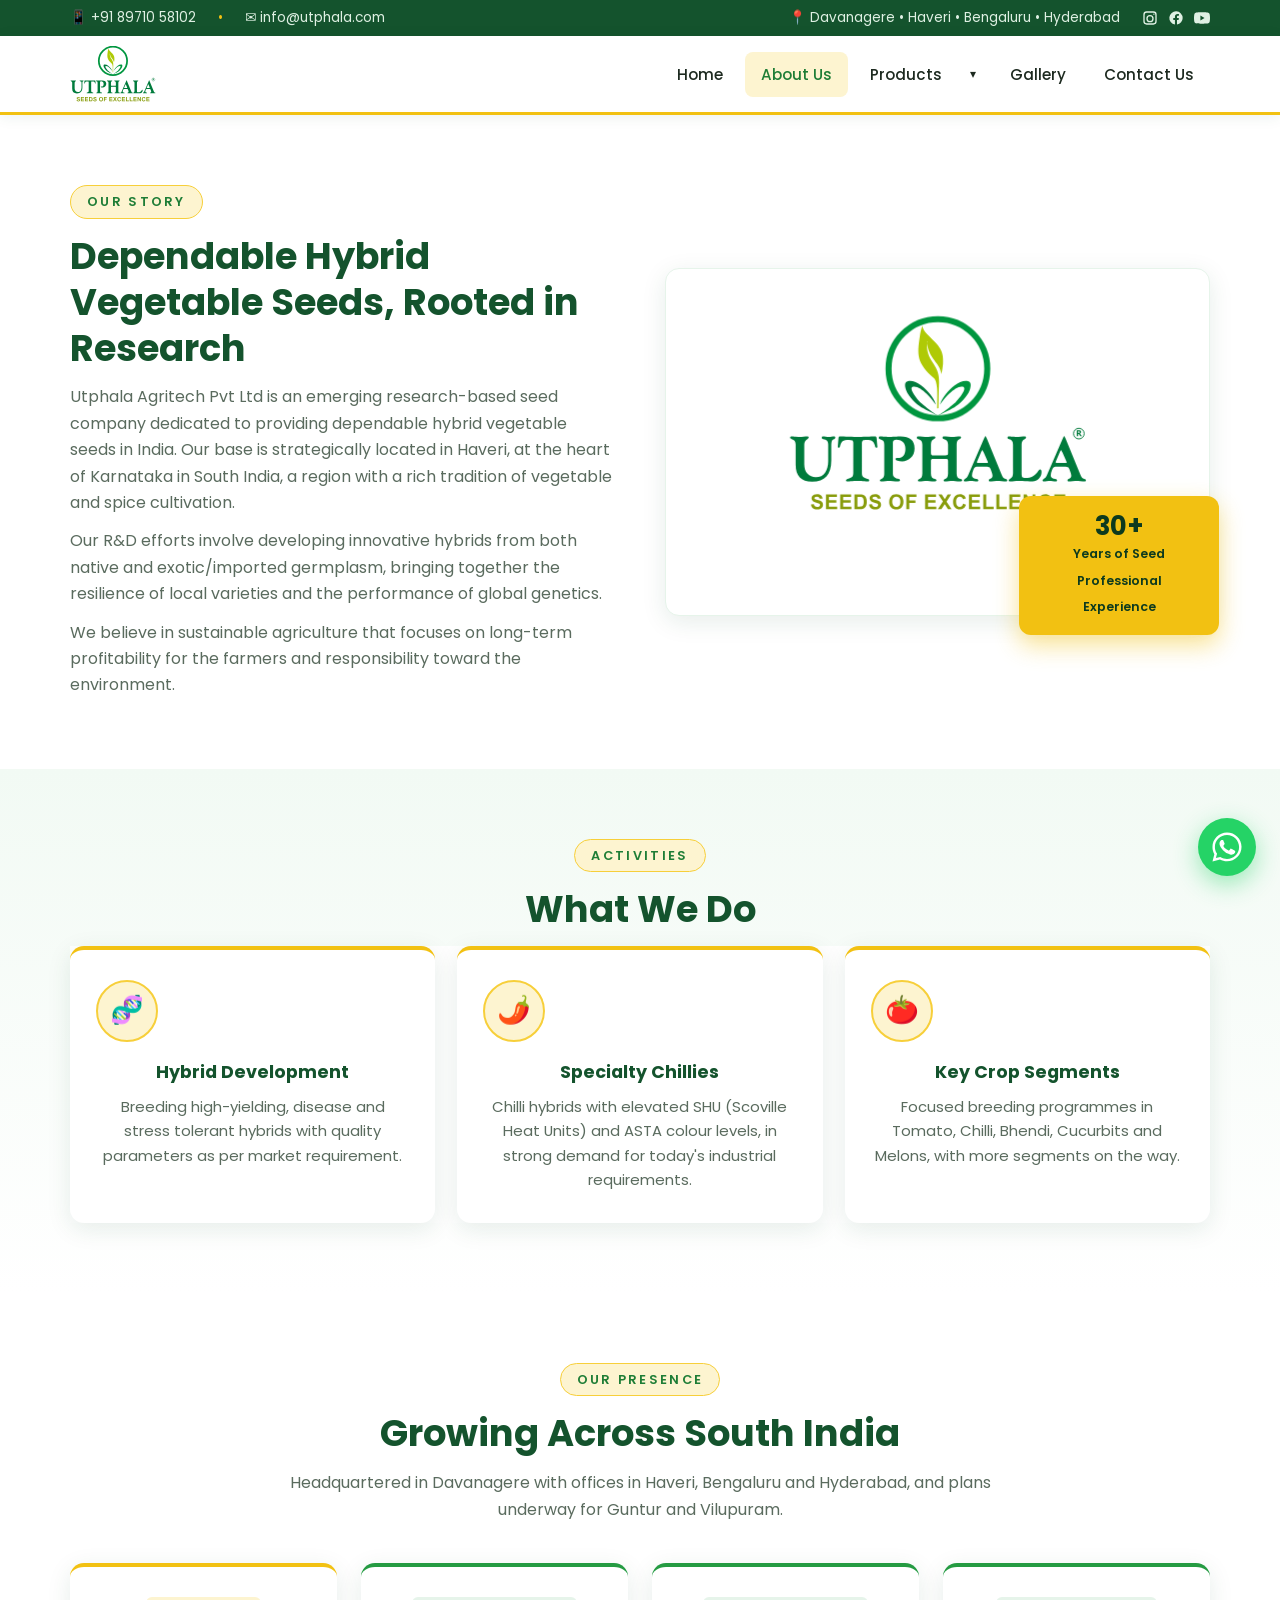
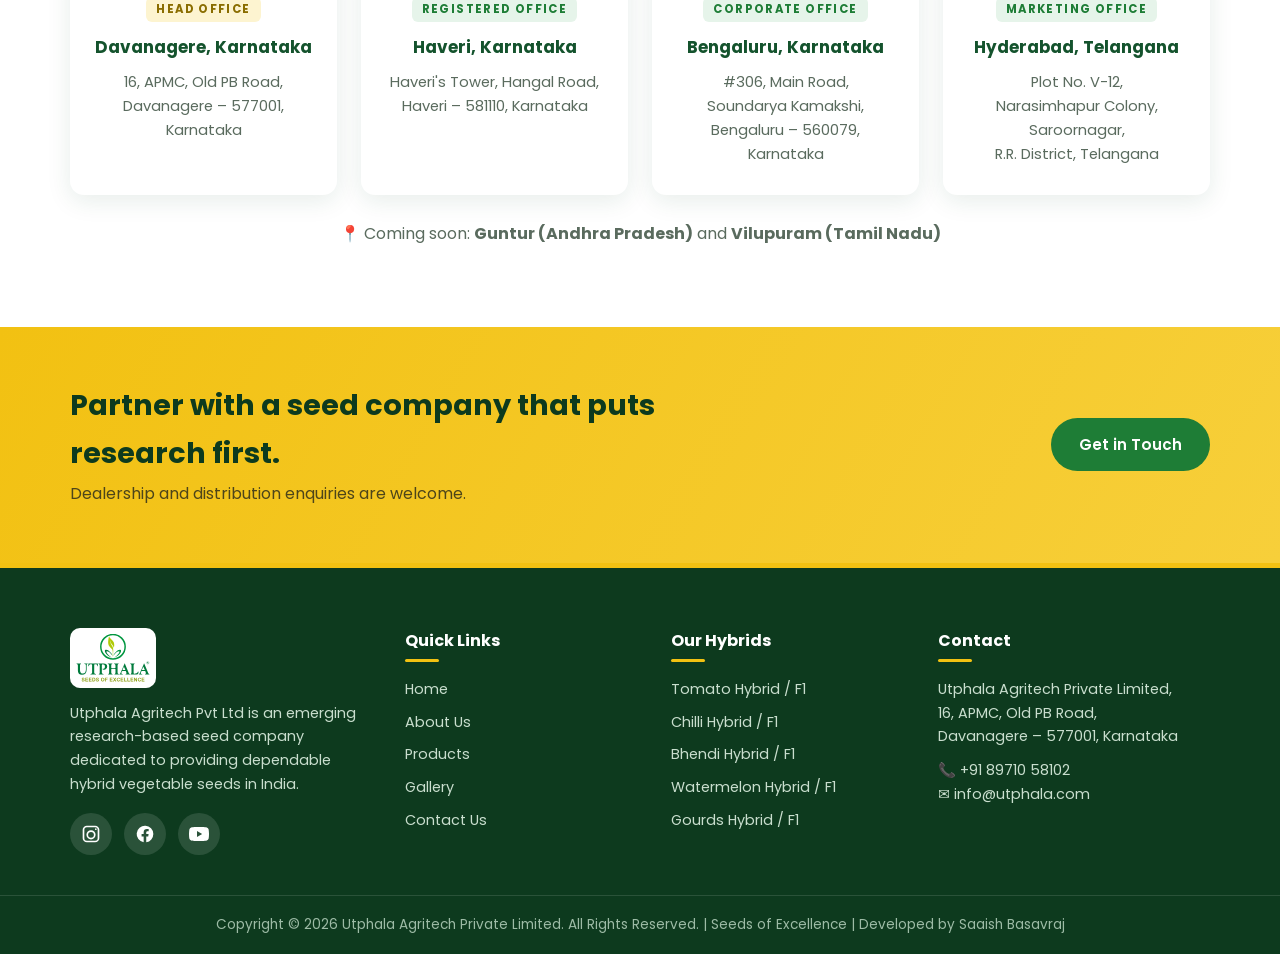
==== commit b4b213d1: "Update the three office addresses, trim Contact, add the developer credit Addresses corrected everyw" ====
--- a/utphala.com/about.html
+++ b/utphala.com/about.html
@@ -9,7 +9,7 @@
   <link rel="preconnect" href="https://fonts.googleapis.com">
   <link rel="preconnect" href="https://fonts.gstatic.com" crossorigin>
   <link href="https://fonts.googleapis.com/css2?family=Poppins:wght@400;500;600;700&family=Nunito:wght@400;600;700&display=swap" rel="stylesheet">
-  <link rel="stylesheet" href="site.css?v=20260808j">
+  <link rel="stylesheet" href="site.css?v=20260808n">
 </head>
 <body>
 
@@ -113,7 +113,7 @@
   <path d="M150.524 108.624L150.524 100.26L156.708 100.26L156.708 101.673L152.201 101.673L152.201 103.531L156.393 103.531L156.393 104.932L152.201 104.932L152.201 107.21L156.859 107.21L156.859 108.624L150.524 108.624" fill="#889c0b"/>
           </g>
         </svg>
-        <div class="badge"><span class="num">30+</span><span class="lbl">YEARS EXPERIENCE</span></div>
+        <div class="badge"><span class="num">30+</span><span class="lbl">Years of Seed Professional Experience</span></div>
       </div>
     </div>
   </section>
@@ -155,7 +155,7 @@
         <div class="office-card hq reveal">
           <span class="oc-label">Head Office</span>
           <h3>Davanagere, Karnataka</h3>
-          <p>16, Krushi Uthpanna Market,<br>Davanagere – 577001, Karnataka</p>
+          <p>16, APMC, Old PB Road,<br>Davanagere – 577001, Karnataka</p>
         </div>
         <div class="office-card reveal">
           <span class="oc-label">Registered Office</span>
@@ -165,12 +165,12 @@
         <div class="office-card reveal">
           <span class="oc-label">Corporate Office</span>
           <h3>Bengaluru, Karnataka</h3>
-          <p>#306, Block C, 3rd Floor,<br>Soundarya Kamakshi,<br>Bengaluru – 560079, Karnataka</p>
+          <p>#306, Main Road,<br>Soundarya Kamakshi,<br>Bengaluru – 560079, Karnataka</p>
         </div>
         <div class="office-card reveal">
           <span class="oc-label">Marketing Office</span>
           <h3>Hyderabad, Telangana</h3>
-          <p>H.No. 11-8-99/106/V12, Plot No. V-12,<br>Narasimhapur Colony, Saroornagar,<br>R.R. District, Telangana</p>
+          <p>Plot No. V-12,<br>Narasimhapur Colony, Saroornagar,<br>R.R. District, Telangana</p>
         </div>
       </div>
       <p class="section-sub" style="margin-top:26px">📍 Coming soon: <strong>Guntur (Andhra Pradesh)</strong> and <strong>Vilupuram (Tamil Nadu)</strong></p>
@@ -222,7 +222,7 @@
       </div>
       <div class="f-contact">
         <h4>Contact</h4>
-        <p>Utphala Agritech Private Limited,<br>16, Krushi Uthpanna Market,<br>Davanagere – 577001, Karnataka</p>
+        <p>Utphala Agritech Private Limited,<br>16, APMC, Old PB Road,<br>Davanagere – 577001, Karnataka</p>
         <p style="margin-top:10px">
           <a href="tel:+918971058102">📞 +91 89710 58102</a><br>
           <a href="mailto:info@utphala.com">✉️ info@utphala.com</a>
@@ -230,7 +230,7 @@
       </div>
     </div>
     <div class="bottom">
-      Copyright © 2026 Utphala Agritech Private Limited. All Rights Reserved. | Seeds of Excellence
+      Copyright © 2026 Utphala Agritech Private Limited. All Rights Reserved. | Seeds of Excellence | Developed by Saaish Basavraj
     </div>
   </footer>
 
@@ -239,6 +239,6 @@
     <svg viewBox="0 0 32 32"><path d="M16 .5C7.4.5.5 7.4.5 16c0 2.7.7 5.4 2 7.7L.5 31.5l8-2.1c2.3 1.2 4.8 1.9 7.5 1.9 8.6 0 15.5-6.9 15.5-15.5S24.6.5 16 .5zm0 28.2c-2.4 0-4.7-.6-6.7-1.8l-.5-.3-4.7 1.2 1.3-4.6-.3-.5c-1.3-2-2-4.4-2-6.8C3.1 8.9 8.9 3.1 16 3.1S28.9 8.9 28.9 16 23.1 28.7 16 28.7zm7.1-9.6c-.4-.2-2.3-1.1-2.6-1.3-.4-.1-.6-.2-.9.2-.3.4-1 1.3-1.3 1.5-.2.3-.5.3-.9.1-.4-.2-1.6-.6-3.1-1.9-1.1-1-1.9-2.3-2.1-2.6-.2-.4 0-.6.2-.8.2-.2.4-.5.6-.7.2-.2.3-.4.4-.7.1-.3.1-.5 0-.7-.1-.2-.9-2.1-1.2-2.9-.3-.8-.6-.7-.9-.7h-.8c-.3 0-.7.1-1.1.5-.4.4-1.4 1.4-1.4 3.4s1.5 3.9 1.7 4.2c.2.3 2.9 4.5 7.1 6.3 1 .4 1.8.7 2.4.9 1 .3 1.9.3 2.6.2.8-.1 2.3-1 2.7-1.9.3-.9.3-1.7.2-1.9-.1-.2-.4-.3-.8-.5z"/></svg>
   </a>
 
-  <script src="site.js?v=20260808j"></script>
+  <script src="site.js?v=20260808n"></script>
 </body>
 </html>
--- a/utphala.com/site.css
+++ b/utphala.com/site.css
@@ -412,6 +412,9 @@
   position: absolute;
   bottom: -20px;
   right: -10px;
+  /* the label is a full phrase now, so cap the width and let it wrap
+     rather than stretching into a bar across the panel */
+  max-width: 200px;
   background: var(--yellow-500);
   color: var(--green-950);
   border-radius: 12px;
@@ -432,7 +435,7 @@
   box-shadow: var(--shadow);
   min-height: 320px;
   /* extra bottom padding keeps the logo clear of the overlapping badge */
-  padding: 48px 40px 76px;
+  padding: 48px 40px 104px;
   display: flex;
   align-items: center;
   justify-content: center;
@@ -1263,7 +1266,7 @@
   .pouch-row { margin: 26px 0 26px; }
   .features { margin-top: -40px; }
   .split { gap: 30px; }
-  .split .img-stack.logo-panel { min-height: 220px; padding: 30px 24px 78px; }
+  .split .img-stack.logo-panel { min-height: 220px; padding: 30px 24px 104px; }
   .split .img-stack.logo-panel .logo-anim { max-width: 220px; }
   .stats .grid { grid-template-columns: repeat(2, 1fr); }
   .office-grid { grid-template-columns: 1fr; }
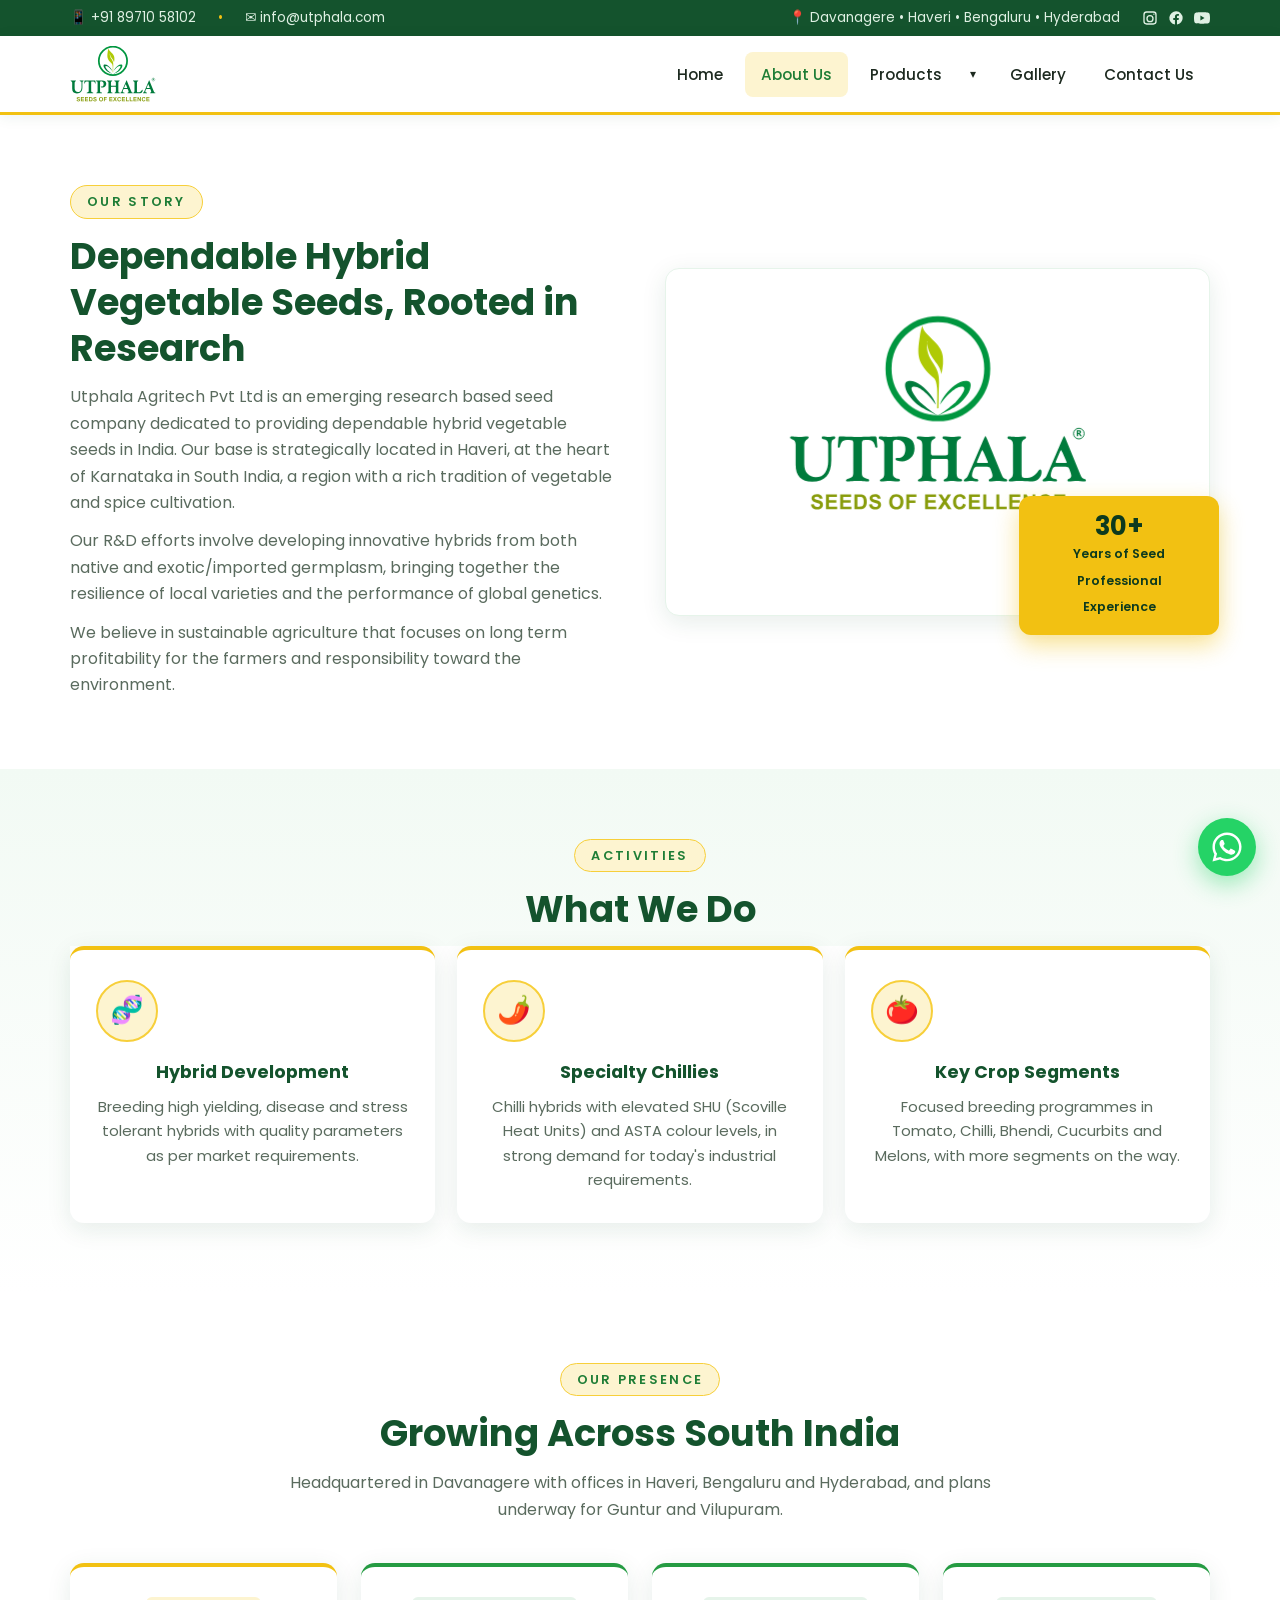
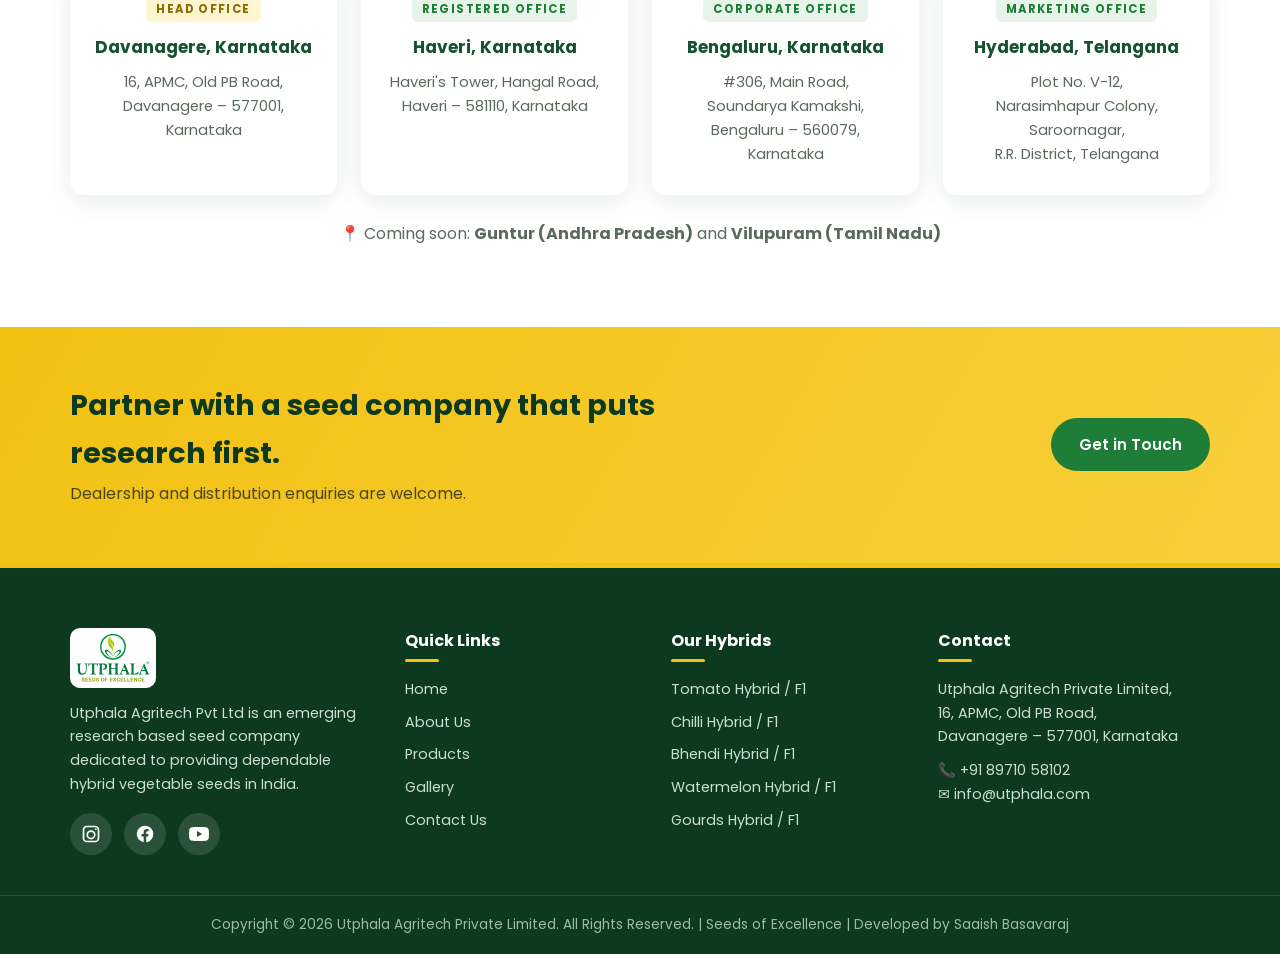
==== commit 2d92703f: "Fix the credit spelling, pluralise requirements, drop visible hyphens - Footer credit corrected to "" ====
--- a/utphala.com/about.html
+++ b/utphala.com/about.html
@@ -3,13 +3,13 @@
 <head>
   <meta charset="UTF-8">
   <meta name="viewport" content="width=device-width, initial-scale=1.0">
-  <title>About Us | Utphala Agritech Pvt Ltd | Research-Based Hybrid Seed Company</title>
-  <meta name="description" content="Utphala Agritech Pvt Ltd, head office in Davanagere, Karnataka. An emerging research-based seed company developing high-yield, disease-tolerant hybrid vegetable seeds from native and exotic germplasm.">
+  <title>About Us | Utphala Agritech Pvt Ltd | Research Based Hybrid Seed Company</title>
+  <meta name="description" content="Utphala Agritech Pvt Ltd, head office in Davanagere, Karnataka. An emerging research based seed company developing high yield, disease tolerant hybrid vegetable seeds from native and exotic germplasm.">
   <link rel="icon" type="image/png" href="images/logo.png">
   <link rel="preconnect" href="https://fonts.googleapis.com">
   <link rel="preconnect" href="https://fonts.gstatic.com" crossorigin>
   <link href="https://fonts.googleapis.com/css2?family=Poppins:wght@400;500;600;700&family=Nunito:wght@400;600;700&display=swap" rel="stylesheet">
-  <link rel="stylesheet" href="site.css?v=20260808n">
+  <link rel="stylesheet" href="site.css?v=20260808q">
 </head>
 <body>
 
@@ -74,9 +74,9 @@
       <div class="reveal">
         <span class="kicker">Our Story</span>
         <h2 class="section-title">Dependable Hybrid Vegetable Seeds, Rooted in Research</h2>
-        <p>Utphala Agritech Pvt Ltd is an emerging research-based seed company dedicated to providing dependable hybrid vegetable seeds in India. Our base is strategically located in Haveri, at the heart of Karnataka in South India, a region with a rich tradition of vegetable and spice cultivation.</p>
+        <p>Utphala Agritech Pvt Ltd is an emerging research based seed company dedicated to providing dependable hybrid vegetable seeds in India. Our base is strategically located in Haveri, at the heart of Karnataka in South India, a region with a rich tradition of vegetable and spice cultivation.</p>
         <p style="margin-top:12px">Our R&amp;D efforts involve developing innovative hybrids from both native and exotic/imported germplasm, bringing together the resilience of local varieties and the performance of global genetics.</p>
-        <p style="margin-top:12px">We believe in sustainable agriculture that focuses on long-term profitability for the farmers and responsibility toward the environment.</p>
+        <p style="margin-top:12px">We believe in sustainable agriculture that focuses on long term profitability for the farmers and responsibility toward the environment.</p>
       </div>
       <div class="img-stack logo-panel reveal">
         <svg class="logo-anim" viewBox="0 0 169.573 109.976" role="img" aria-label="Utphala Agritech, Seeds of Excellence">
@@ -128,7 +128,7 @@
           <div class="feature-card reveal">
             <div class="icon">🧬</div>
             <h3>Hybrid Development</h3>
-            <p>Breeding high-yielding, disease and stress tolerant hybrids with quality parameters as per market requirement.</p>
+            <p>Breeding high yielding, disease and stress tolerant hybrids with quality parameters as per market requirements.</p>
           </div>
           <div class="feature-card reveal">
             <div class="icon">🌶️</div>
@@ -193,7 +193,7 @@
     <div class="container cols">
       <div class="f-brand">
         <img src="images/logo.svg" alt="Utphala Agritech logo">
-        <p>Utphala Agritech Pvt Ltd is an emerging research-based seed company dedicated to providing dependable hybrid vegetable seeds in India.</p>
+        <p>Utphala Agritech Pvt Ltd is an emerging research based seed company dedicated to providing dependable hybrid vegetable seeds in India.</p>
         <div class="social-row">
           <a href="https://www.instagram.com/utphalaagri/" target="_blank" rel="noopener" aria-label="Instagram"><svg viewBox="0 0 24 24"><path d="M7 2h10a5 5 0 0 1 5 5v10a5 5 0 0 1-5 5H7a5 5 0 0 1-5-5V7a5 5 0 0 1 5-5zm0 2a3 3 0 0 0-3 3v10a3 3 0 0 0 3 3h10a3 3 0 0 0 3-3V7a3 3 0 0 0-3-3H7zm5 3.5a5.5 5.5 0 1 1 0 11 5.5 5.5 0 0 1 0-11zm0 2a3.5 3.5 0 1 0 0 7 3.5 3.5 0 0 0 0-7zM17.8 5.2a1 1 0 1 1 0 2 1 1 0 0 1 0-2z"/></svg></a>
           <a href="https://www.facebook.com/people/Utphala-Agritech-Private-Limited/61558693628421/" target="_blank" rel="noopener" aria-label="Facebook"><svg viewBox="0 0 24 24"><path d="M22 12a10 10 0 1 0-11.6 9.9v-7H7.9V12h2.5V9.8c0-2.5 1.5-3.9 3.8-3.9 1.1 0 2.2.2 2.2.2v2.5h-1.3c-1.2 0-1.6.8-1.6 1.6V12h2.8l-.4 2.9h-2.4v7A10 10 0 0 0 22 12z"/></svg></a>
@@ -230,7 +230,7 @@
       </div>
     </div>
     <div class="bottom">
-      Copyright © 2026 Utphala Agritech Private Limited. All Rights Reserved. | Seeds of Excellence | Developed by Saaish Basavraj
+      Copyright © 2026 Utphala Agritech Private Limited. All Rights Reserved. | Seeds of Excellence | Developed by Saaish Basavaraj
     </div>
   </footer>
 
@@ -239,6 +239,6 @@
     <svg viewBox="0 0 32 32"><path d="M16 .5C7.4.5.5 7.4.5 16c0 2.7.7 5.4 2 7.7L.5 31.5l8-2.1c2.3 1.2 4.8 1.9 7.5 1.9 8.6 0 15.5-6.9 15.5-15.5S24.6.5 16 .5zm0 28.2c-2.4 0-4.7-.6-6.7-1.8l-.5-.3-4.7 1.2 1.3-4.6-.3-.5c-1.3-2-2-4.4-2-6.8C3.1 8.9 8.9 3.1 16 3.1S28.9 8.9 28.9 16 23.1 28.7 16 28.7zm7.1-9.6c-.4-.2-2.3-1.1-2.6-1.3-.4-.1-.6-.2-.9.2-.3.4-1 1.3-1.3 1.5-.2.3-.5.3-.9.1-.4-.2-1.6-.6-3.1-1.9-1.1-1-1.9-2.3-2.1-2.6-.2-.4 0-.6.2-.8.2-.2.4-.5.6-.7.2-.2.3-.4.4-.7.1-.3.1-.5 0-.7-.1-.2-.9-2.1-1.2-2.9-.3-.8-.6-.7-.9-.7h-.8c-.3 0-.7.1-1.1.5-.4.4-1.4 1.4-1.4 3.4s1.5 3.9 1.7 4.2c.2.3 2.9 4.5 7.1 6.3 1 .4 1.8.7 2.4.9 1 .3 1.9.3 2.6.2.8-.1 2.3-1 2.7-1.9.3-.9.3-1.7.2-1.9-.1-.2-.4-.3-.8-.5z"/></svg>
   </a>
 
-  <script src="site.js?v=20260808n"></script>
+  <script src="site.js?v=20260808q"></script>
 </body>
 </html>
